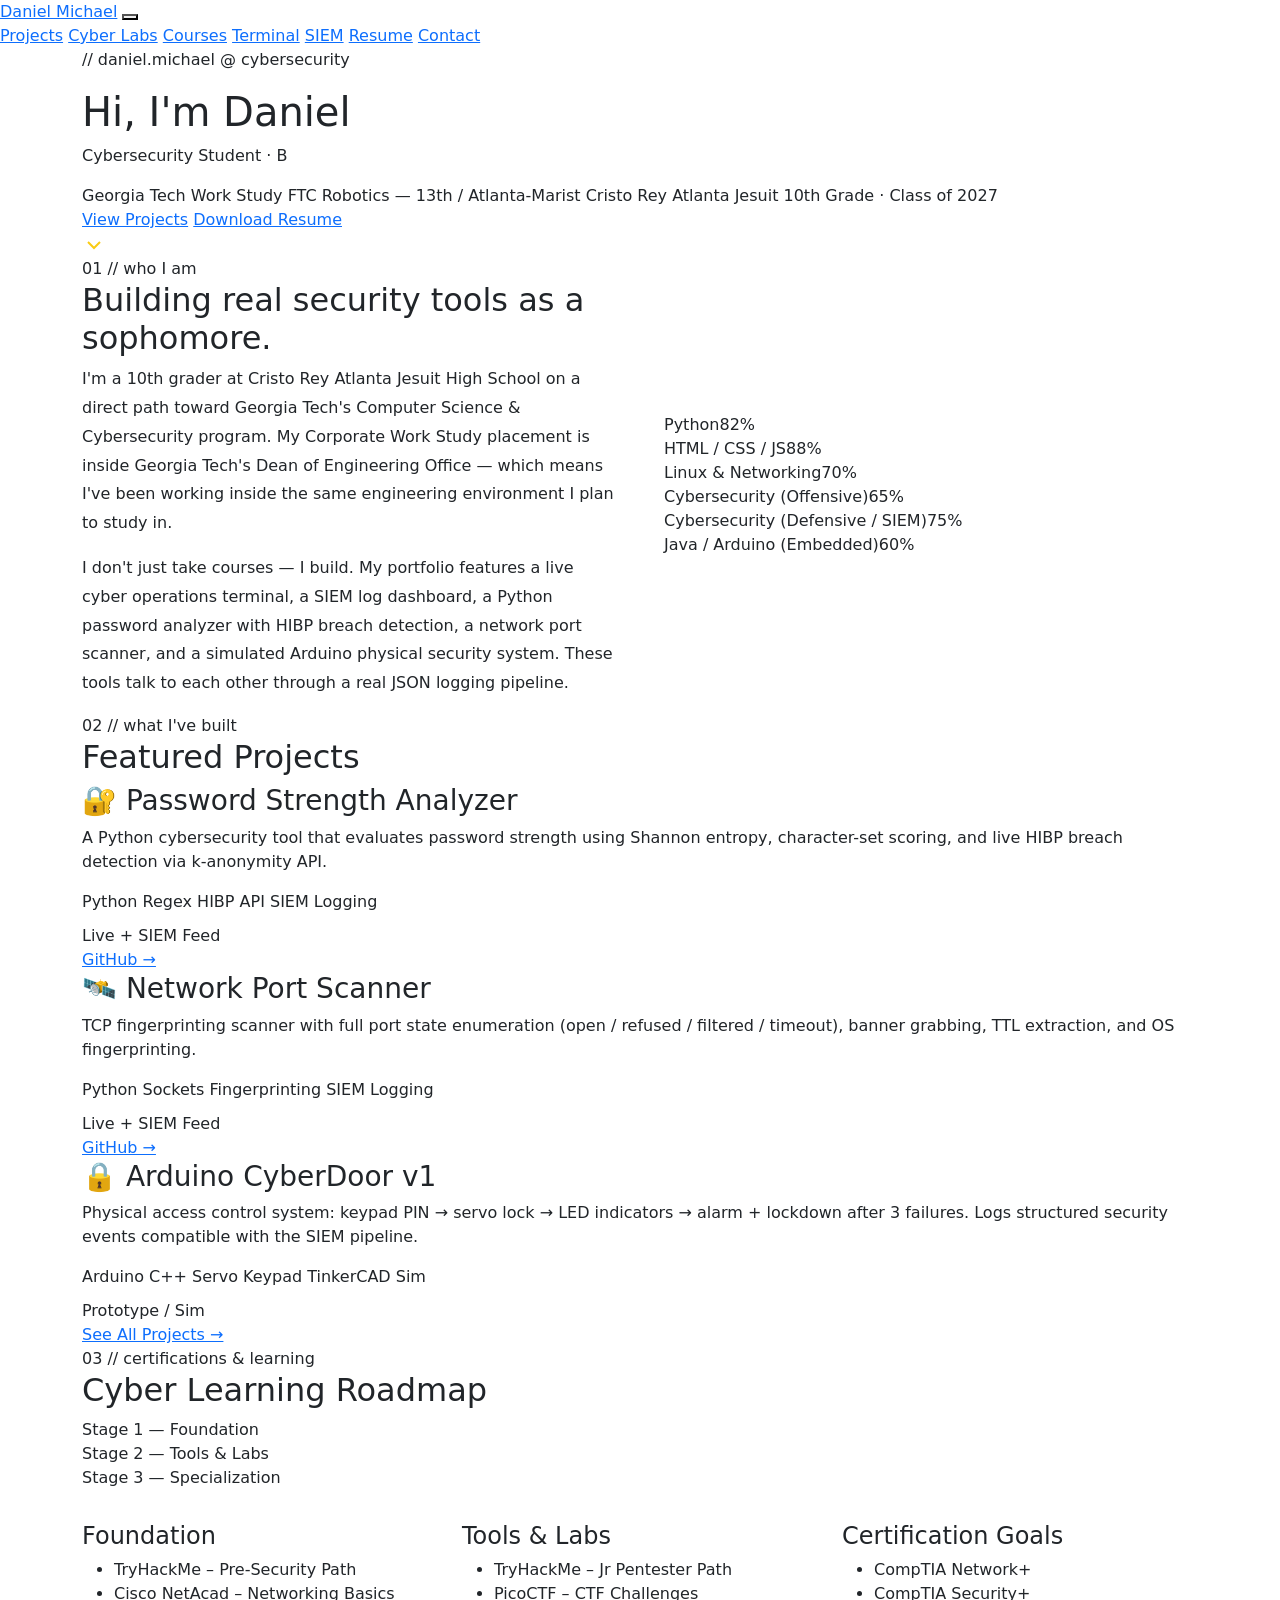
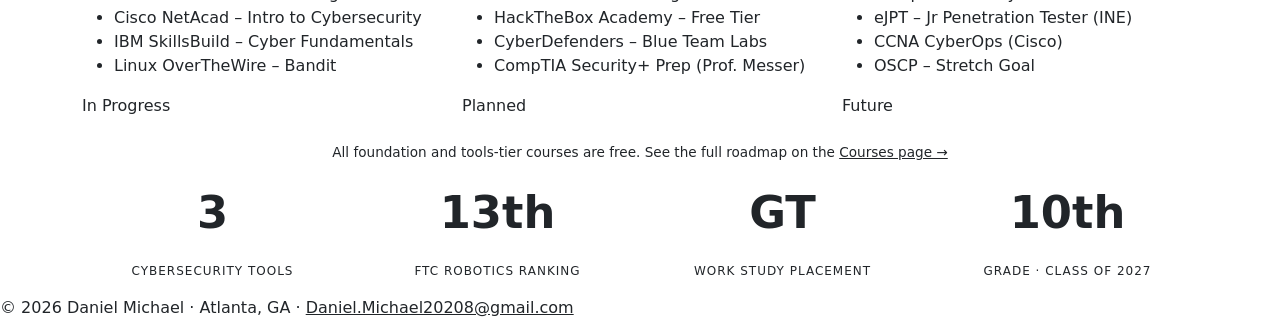
==== index.html @ 4adede99 "Add files via upload" ====
<!DOCTYPE html>
<html lang="en">
<head>
  <meta charset="UTF-8">
  <meta name="viewport" content="width=device-width, initial-scale=1.0">
  <title>Daniel Michael | Cybersecurity Portfolio</title>
  <meta name="description" content="High school cybersecurity student at Georgia Tech Work Study. FTC Robotics Programmer. Building real tools: port scanner, password analyzer, Arduino access control.">

  <!-- Fonts -->
  <link rel="preconnect" href="https://fonts.googleapis.com">
  <link rel="preconnect" href="https://fonts.gstatic.com" crossorigin>

  <!-- AOS -->
  <link href="https://cdn.jsdelivr.net/npm/aos@2.3.4/dist/aos.css" rel="stylesheet">

  <!-- Bootstrap -->
  <link href="https://cdn.jsdelivr.net/npm/bootstrap@5.3.2/dist/css/bootstrap.min.css" rel="stylesheet">

  <!-- Custom CSS -->
  <link rel="stylesheet" href="css/style.css">
</head>
<body>

<!-- ── NAVBAR ─────────────────────────────── -->
<nav class="main-navbar">
  <div class="nav-container">
    <a href="index.html" class="nav-logo">Daniel Michael</a>

    <button class="nav-toggle" id="nav-toggle" aria-label="Toggle navigation">
      <span></span><span></span><span></span>
    </button>

    <div class="nav-links" id="nav-links">
      <a href="projects.html"  class="nav-btn">Projects</a>
      <a href="labs.html"      class="nav-btn">Cyber Labs</a>
      <a href="courses.html"   class="nav-btn">Courses</a>
      <a href="terminal.html"  class="nav-btn">Terminal</a>
      <a href="siem.html"      class="nav-btn">SIEM</a>
      <a href="resume.html"    class="nav-btn">Resume</a>
      <a href="contact.html"   class="nav-btn">Contact</a>
    </div>
  </div>
</nav>

<!-- ── HERO ───────────────────────────────── -->
<section class="hero" id="hero">
  <div class="container" style="position:relative;z-index:1;">

    <p class="hero-eyebrow">// daniel.michael @ cybersecurity</p>

    <h1 class="hero-title">
      Hi, I'm <span id="typed-name">Daniel</span>
    </h1>

    <p class="hero-sub" id="hero-tagline">Cybersecurity Student · Builder · Problem Solver</p>

    <div class="hero-badges">
      <span class="hero-badge">Georgia Tech Work Study</span>
      <span class="hero-badge">FTC Robotics — 13th / Atlanta-Marist</span>
      <span class="hero-badge">Cristo Rey Atlanta Jesuit</span>
      <span class="hero-badge">10th Grade · Class of 2027</span>
    </div>

    <div class="hero-cta">
      <a href="projects.html" class="btn-primary">View Projects</a>
      <a href="resume.html"   class="btn-outline">Download Resume</a>
    </div>

    <!-- scroll hint -->
    <div class="scroll-hint">
      <svg width="24" height="24" viewBox="0 0 24 24" fill="none" stroke="#facc15" stroke-width="2">
        <polyline points="6 9 12 15 18 9"/>
      </svg>
    </div>
  </div>
</section>

<!-- ── ABOUT ──────────────────────────────── -->
<section id="about">
  <div class="container">
    <div class="divider"></div>

    <div class="row align-items-center g-5">
      <div class="col-lg-6" data-aos="fade-right">
        <span class="section-label">01 // who I am</span>
        <h2 class="section-title">Building real <span>security</span> tools as a sophomore.</h2>
        <p style="color:var(--text-muted);line-height:1.8;margin-bottom:16px;">
          I'm a 10th grader at Cristo Rey Atlanta Jesuit High School on a direct path toward
          Georgia Tech's Computer Science &amp; Cybersecurity program. My Corporate Work Study
          placement is inside Georgia Tech's Dean of Engineering Office — which means I've
          been working inside the same engineering environment I plan to study in.
        </p>
        <p style="color:var(--text-muted);line-height:1.8;">
          I don't just take courses — I build. My portfolio features a live cyber operations
          terminal, a SIEM log dashboard, a Python password analyzer with HIBP breach detection,
          a network port scanner, and a simulated Arduino physical security system. These tools
          talk to each other through a real JSON logging pipeline.
        </p>
      </div>

      <div class="col-lg-6" data-aos="fade-left">
        <div class="skill-section" style="padding:0;">
          <div class="skill-box">
            <div class="skill-label"><span>Python</span><span>82%</span></div>
            <div class="skill-bar"><div class="skill-fill" style="--level:82%"></div></div>
          </div>
          <div class="skill-box">
            <div class="skill-label"><span>HTML / CSS / JS</span><span>88%</span></div>
            <div class="skill-bar"><div class="skill-fill" style="--level:88%"></div></div>
          </div>
          <div class="skill-box">
            <div class="skill-label"><span>Linux & Networking</span><span>70%</span></div>
            <div class="skill-bar"><div class="skill-fill" style="--level:70%"></div></div>
          </div>
          <div class="skill-box">
            <div class="skill-label"><span>Cybersecurity (Offensive)</span><span>65%</span></div>
            <div class="skill-bar"><div class="skill-fill" style="--level:65%"></div></div>
          </div>
          <div class="skill-box">
            <div class="skill-label"><span>Cybersecurity (Defensive / SIEM)</span><span>75%</span></div>
            <div class="skill-bar"><div class="skill-fill" style="--level:75%"></div></div>
          </div>
          <div class="skill-box">
            <div class="skill-label"><span>Java / Arduino (Embedded)</span><span>60%</span></div>
            <div class="skill-bar"><div class="skill-fill" style="--level:60%"></div></div>
          </div>
        </div>
      </div>
    </div>
  </div>
</section>

<!-- ── FEATURED PROJECTS ──────────────────── -->
<section id="featured-projects">
  <div class="container">
    <div class="divider"></div>
    <span class="section-label" data-aos="fade-up">02 // what I've built</span>
    <h2 class="section-title" data-aos="fade-up">Featured <span>Projects</span></h2>

    <div class="card-grid">

      <!-- Password Analyzer -->
      <div class="project-card" data-aos="fade-up" data-aos-delay="0">
        <h3>🔐 Password Strength Analyzer</h3>
        <p>A Python cybersecurity tool that evaluates password strength using Shannon entropy, character-set scoring, and live HIBP breach detection via k-anonymity API.</p>
        <div class="tech-tags">
          <span class="tech-tag">Python</span>
          <span class="tech-tag">Regex</span>
          <span class="tech-tag">HIBP API</span>
          <span class="tech-tag">SIEM Logging</span>
        </div>
        <div style="margin-top:10px;">
          <span class="status-badge status-live">Live + SIEM Feed</span>
        </div>
        <a class="project-btn" href="https://github.com/danielmichael20208/password-strength-analyzer" target="_blank">GitHub →</a>
      </div>

      <!-- Port Scanner -->
      <div class="project-card" data-aos="fade-up" data-aos-delay="100">
        <h3>🛰️ Network Port Scanner</h3>
        <p>TCP fingerprinting scanner with full port state enumeration (open / refused / filtered / timeout), banner grabbing, TTL extraction, and OS fingerprinting.</p>
        <div class="tech-tags">
          <span class="tech-tag">Python</span>
          <span class="tech-tag">Sockets</span>
          <span class="tech-tag">Fingerprinting</span>
          <span class="tech-tag">SIEM Logging</span>
        </div>
        <div style="margin-top:10px;">
          <span class="status-badge status-live">Live + SIEM Feed</span>
        </div>
        <a class="project-btn" href="https://github.com/danielmichael20208/port-scanner" target="_blank">GitHub →</a>
      </div>

      <!-- CyberDoor -->
      <div class="project-card" data-aos="fade-up" data-aos-delay="200">
        <h3>🔒 Arduino CyberDoor v1</h3>
        <p>Physical access control system: keypad PIN → servo lock → LED indicators → alarm + lockdown after 3 failures. Logs structured security events compatible with the SIEM pipeline.</p>
        <div class="tech-tags">
          <span class="tech-tag">Arduino C++</span>
          <span class="tech-tag">Servo</span>
          <span class="tech-tag">Keypad</span>
          <span class="tech-tag">TinkerCAD Sim</span>
        </div>
        <div style="margin-top:10px;">
          <span class="status-badge status-progress">Prototype / Sim</span>
        </div>
        <a class="project-btn" href="projects.html">See All Projects →</a>
      </div>

    </div><!-- /card-grid -->
  </div>
</section>

<!-- ── CYBER LEARNING ROADMAP ─────────────── -->
<section id="cyber-learning">
  <div class="container">
    <div class="divider"></div>
    <span class="section-label" data-aos="fade-up">03 // certifications & learning</span>
    <h2 class="section-title" data-aos="fade-up">Cyber <span>Learning Roadmap</span></h2>

    <div class="roadmap-timeline" data-aos="fade-up">
      <div class="timeline-item">Stage 1 — Foundation</div>
      <div class="timeline-item">Stage 2 — Tools & Labs</div>
      <div class="timeline-item">Stage 3 — Specialization</div>
    </div>

    <div class="row g-4 mt-2">
      <div class="col-md-4" data-aos="fade-up" data-aos-delay="0">
        <div class="tier-card">
          <h4>Foundation</h4>
          <ul>
            <li>TryHackMe – Pre-Security Path</li>
            <li>Cisco NetAcad – Networking Basics</li>
            <li>Cisco NetAcad – Intro to Cybersecurity</li>
            <li>IBM SkillsBuild – Cyber Fundamentals</li>
            <li>Linux OverTheWire – Bandit</li>
          </ul>
          <div style="margin-top:12px;"><span class="status-badge status-progress">In Progress</span></div>
        </div>
      </div>
      <div class="col-md-4" data-aos="fade-up" data-aos-delay="100">
        <div class="tier-card">
          <h4>Tools &amp; Labs</h4>
          <ul>
            <li>TryHackMe – Jr Pentester Path</li>
            <li>PicoCTF – CTF Challenges</li>
            <li>HackTheBox Academy – Free Tier</li>
            <li>CyberDefenders – Blue Team Labs</li>
            <li>CompTIA Security+ Prep (Prof. Messer)</li>
          </ul>
          <div style="margin-top:12px;"><span class="status-badge status-planned">Planned</span></div>
        </div>
      </div>
      <div class="col-md-4" data-aos="fade-up" data-aos-delay="200">
        <div class="tier-card">
          <h4>Certification Goals</h4>
          <ul>
            <li>CompTIA Network+</li>
            <li>CompTIA Security+</li>
            <li>eJPT – Jr Penetration Tester (INE)</li>
            <li>CCNA CyberOps (Cisco)</li>
            <li>OSCP – Stretch Goal</li>
          </ul>
          <div style="margin-top:12px;"><span class="status-badge status-planned">Future</span></div>
        </div>
      </div>
    </div>

    <p class="text-center mt-4" style="color:var(--text-muted);font-size:0.85rem;">
      All foundation and tools-tier courses are free. See the full roadmap on the
      <a href="courses.html" style="color:var(--gold);">Courses page →</a>
    </p>
  </div>
</section>

<!-- ── STATS ──────────────────────────────── -->
<section id="stats">
  <div class="container">
    <div class="divider"></div>
    <div class="row text-center g-4" data-aos="fade-up">
      <div class="col-6 col-md-3">
        <p style="font-family:var(--font-head);font-size:2.8rem;font-weight:700;color:var(--gold);">3</p>
        <p style="font-family:var(--font-mono);font-size:0.75rem;color:var(--text-muted);letter-spacing:1px;text-transform:uppercase;">Cybersecurity Tools</p>
      </div>
      <div class="col-6 col-md-3">
        <p style="font-family:var(--font-head);font-size:2.8rem;font-weight:700;color:var(--gold);">13th</p>
        <p style="font-family:var(--font-mono);font-size:0.75rem;color:var(--text-muted);letter-spacing:1px;text-transform:uppercase;">FTC Robotics Ranking</p>
      </div>
      <div class="col-6 col-md-3">
        <p style="font-family:var(--font-head);font-size:2.8rem;font-weight:700;color:var(--gold);">GT</p>
        <p style="font-family:var(--font-mono);font-size:0.75rem;color:var(--text-muted);letter-spacing:1px;text-transform:uppercase;">Work Study Placement</p>
      </div>
      <div class="col-6 col-md-3">
        <p style="font-family:var(--font-head);font-size:2.8rem;font-weight:700;color:var(--gold);">10th</p>
        <p style="font-family:var(--font-mono);font-size:0.75rem;color:var(--text-muted);letter-spacing:1px;text-transform:uppercase;">Grade · Class of 2027</p>
      </div>
    </div>
  </div>
</section>

<!-- ── FOOTER ─────────────────────────────── -->
<footer>
  <p>© 2026 <span>Daniel Michael</span> · Atlanta, GA ·
    <a href="mailto:Daniel.Michael20208@gmail.com" style="color:var(--gold);">Daniel.Michael20208@gmail.com</a>
  </p>
</footer>

<!-- ── SCRIPTS ────────────────────────────── -->
<script src="https://cdn.jsdelivr.net/npm/bootstrap@5.3.2/dist/js/bootstrap.bundle.min.js"></script>
<script src="https://cdn.jsdelivr.net/npm/aos@2.3.4/dist/aos.js"></script>
<script>
AOS.init({ duration: 900, once: true, easing: 'ease-out-cubic', offset: 60 });

// Mobile nav toggle
document.getElementById('nav-toggle').addEventListener('click', () => {
  document.getElementById('nav-links').classList.toggle('open');
});

// Navbar active highlight
const current = location.pathname.split('/').pop() || 'index.html';
document.querySelectorAll('.nav-btn').forEach(btn => {
  if (btn.getAttribute('href') === current) btn.classList.add('active');
});

// Simple typing animation for tagline
const taglines = [
  'Cybersecurity Student · Builder · Problem Solver',
  'Red Team & Blue Team · Python · Arduino',
  'FTC Robotics · Georgia Tech Work Study',
  'Future CS / Cybersecurity Engineer'
];
let ti = 0, ci = 0, deleting = false;
const el = document.getElementById('hero-tagline');
function typeLoop() {
  const str = taglines[ti];
  if (!deleting) {
    el.textContent = str.slice(0, ci++);
    if (ci > str.length) { deleting = true; setTimeout(typeLoop, 2000); return; }
  } else {
    el.textContent = str.slice(0, ci--);
    if (ci < 0) { deleting = false; ti = (ti + 1) % taglines.length; ci = 0; }
  }
  setTimeout(typeLoop, deleting ? 30 : 55);
}
typeLoop();
</script>

</body>
</html>
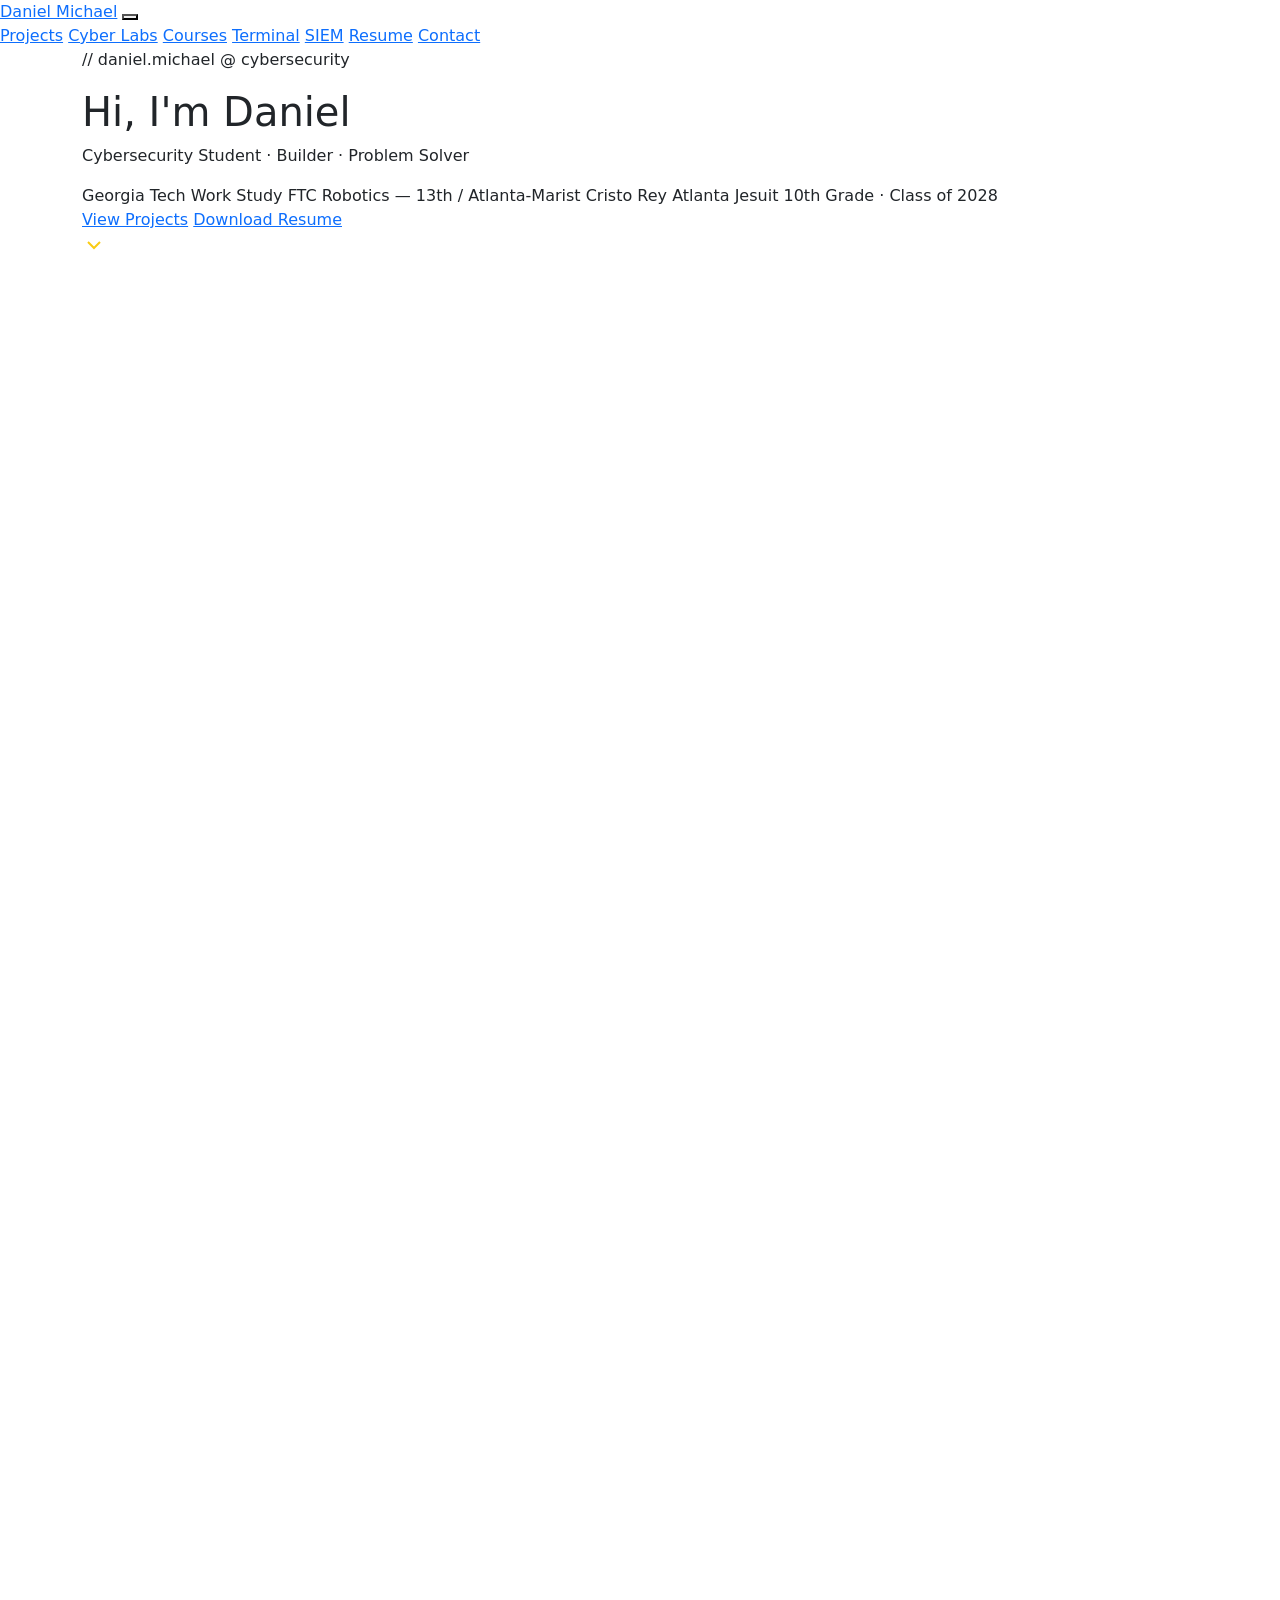
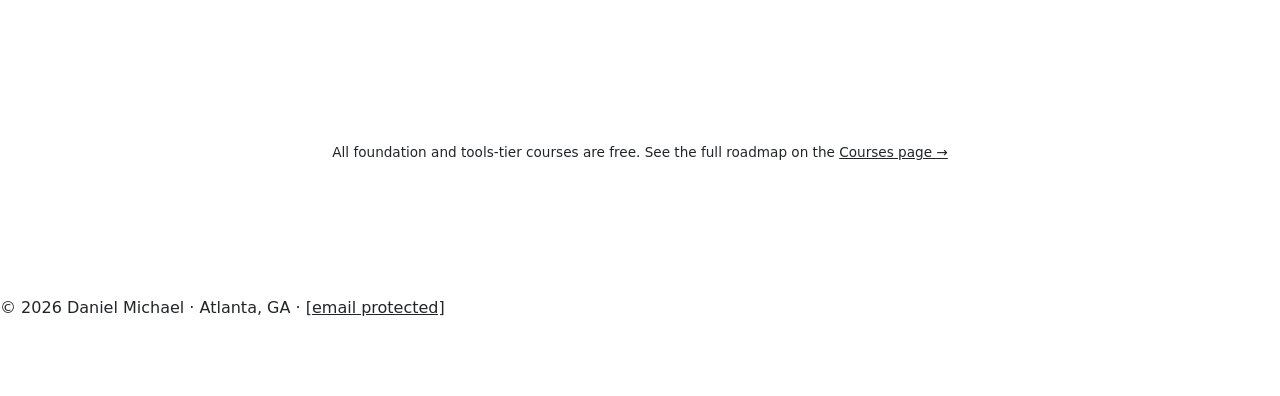
==== commit 7fb819ea: "Add files via upload" ====
--- a/index.html
+++ b/index.html
@@ -9,6 +9,7 @@
   <!-- Fonts -->
   <link rel="preconnect" href="https://fonts.googleapis.com">
   <link rel="preconnect" href="https://fonts.gstatic.com" crossorigin>
+  <link href="https://fonts.googleapis.com/css2?family=Rajdhani:wght@400;500;600;700&family=Share+Tech+Mono&family=Inter:wght@300;400;500;600&display=swap" rel="stylesheet">
 
   <!-- AOS -->
   <link href="https://cdn.jsdelivr.net/npm/aos@2.3.4/dist/aos.css" rel="stylesheet">
@@ -58,7 +59,7 @@
       <span class="hero-badge">Georgia Tech Work Study</span>
       <span class="hero-badge">FTC Robotics — 13th / Atlanta-Marist</span>
       <span class="hero-badge">Cristo Rey Atlanta Jesuit</span>
-      <span class="hero-badge">10th Grade · Class of 2027</span>
+      <span class="hero-badge">10th Grade · Class of 2028</span>
     </div>
 
     <div class="hero-cta">
@@ -272,7 +273,7 @@
       </div>
       <div class="col-6 col-md-3">
         <p style="font-family:var(--font-head);font-size:2.8rem;font-weight:700;color:var(--gold);">10th</p>
-        <p style="font-family:var(--font-mono);font-size:0.75rem;color:var(--text-muted);letter-spacing:1px;text-transform:uppercase;">Grade · Class of 2027</p>
+        <p style="font-family:var(--font-mono);font-size:0.75rem;color:var(--text-muted);letter-spacing:1px;text-transform:uppercase;">Grade · Class of 2028</p>
       </div>
     </div>
   </div>
@@ -281,12 +282,12 @@
 <!-- ── FOOTER ─────────────────────────────── -->
 <footer>
   <p>© 2026 <span>Daniel Michael</span> · Atlanta, GA ·
-    <a href="mailto:Daniel.Michael20208@gmail.com" style="color:var(--gold);">Daniel.Michael20208@gmail.com</a>
+    <a href="/cdn-cgi/l/email-protection#2165404f48444d0f6c48424940444d131113111961464c40484d0f424e4c" style="color:var(--gold);"><span class="__cf_email__" data-cfemail="682c0906010d044625010b00090d045a585a5850280f05090104460b0705">[email&#160;protected]</span></a>
   </p>
 </footer>
 
 <!-- ── SCRIPTS ────────────────────────────── -->
-<script src="https://cdn.jsdelivr.net/npm/bootstrap@5.3.2/dist/js/bootstrap.bundle.min.js"></script>
+<script data-cfasync="false" src="/cdn-cgi/scripts/5c5dd728/cloudflare-static/email-decode.min.js"></script><script src="https://cdn.jsdelivr.net/npm/bootstrap@5.3.2/dist/js/bootstrap.bundle.min.js"></script>
 <script src="https://cdn.jsdelivr.net/npm/aos@2.3.4/dist/aos.js"></script>
 <script>
 AOS.init({ duration: 900, once: true, easing: 'ease-out-cubic', offset: 60 });
@@ -315,15 +316,4 @@
   const str = taglines[ti];
   if (!deleting) {
     el.textContent = str.slice(0, ci++);
-    if (ci > str.length) { deleting = true; setTimeout(typeLoop, 2000); return; }
-  } else {
-    el.textContent = str.slice(0, ci--);
-    if (ci < 0) { deleting = false; ti = (ti + 1) % taglines.length; ci = 0; }
-  }
-  setTimeout(typeLoop, deleting ? 30 : 55);
-}
-typeLoop();
-</script>
-
-</body>
-</html>
+    if (ci > str.length) { deleting = t
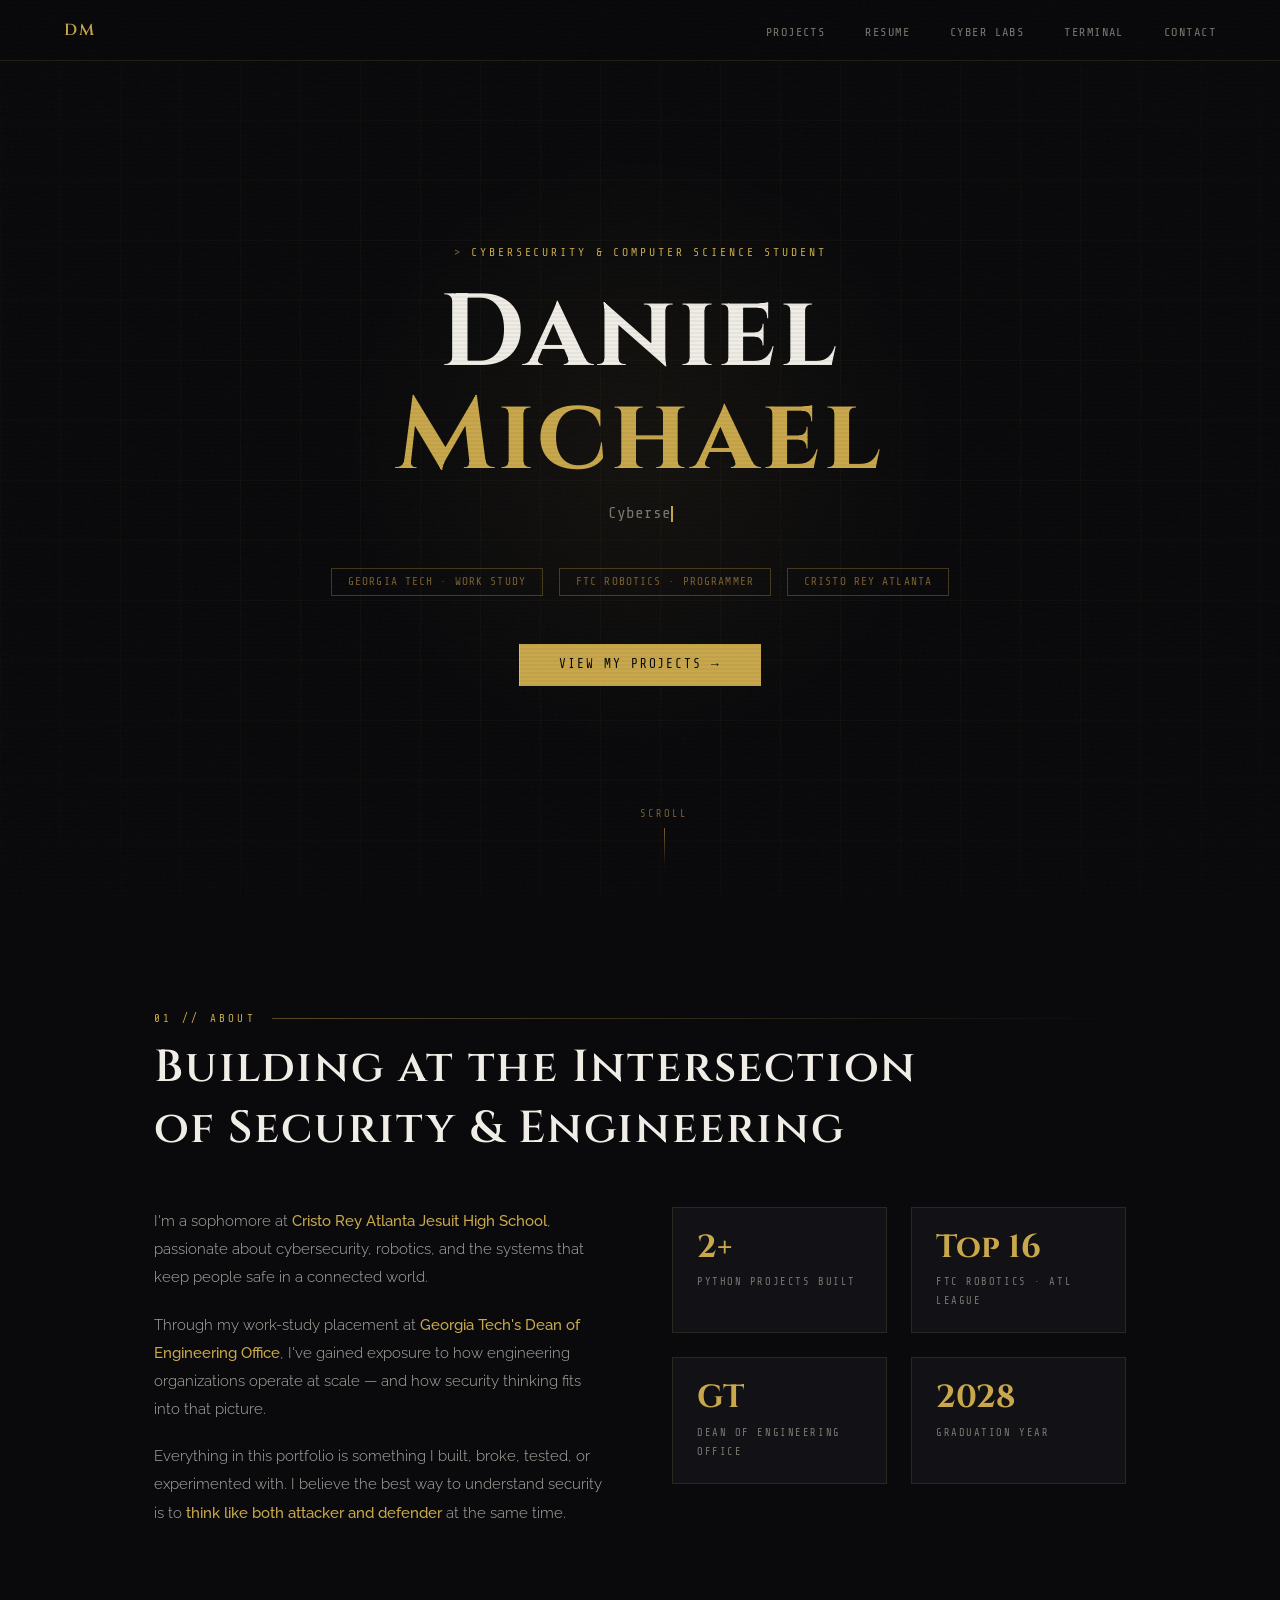
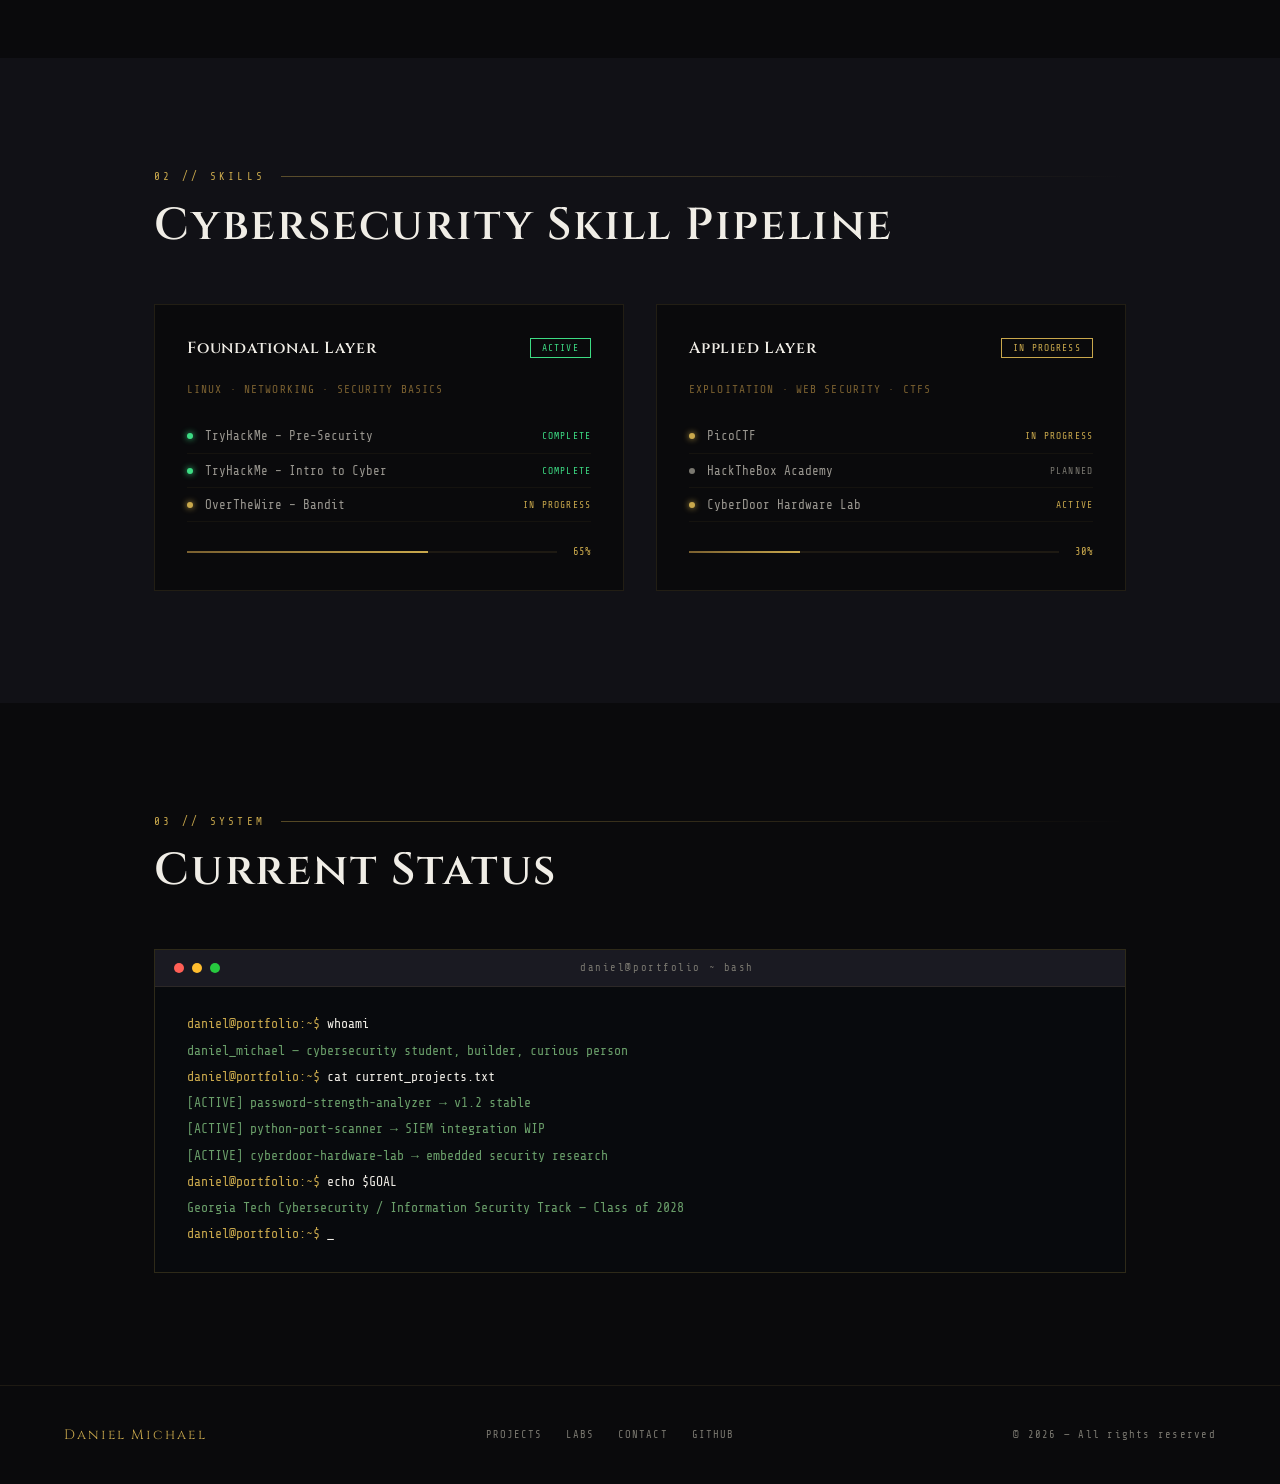
==== commit 1cc56933: "Add files via upload" ====
--- a/index.html
+++ b/index.html
@@ -1,319 +1,740 @@
 <!DOCTYPE html>
 <html lang="en">
 <head>
-  <meta charset="UTF-8">
-  <meta name="viewport" content="width=device-width, initial-scale=1.0">
+  <meta charset="UTF-8" />
+  <meta name="viewport" content="width=device-width, initial-scale=1.0" />
   <title>Daniel Michael | Cybersecurity Portfolio</title>
-  <meta name="description" content="High school cybersecurity student at Georgia Tech Work Study. FTC Robotics Programmer. Building real tools: port scanner, password analyzer, Arduino access control.">
-
-  <!-- Fonts -->
-  <link rel="preconnect" href="https://fonts.googleapis.com">
-  <link rel="preconnect" href="https://fonts.gstatic.com" crossorigin>
-  <link href="https://fonts.googleapis.com/css2?family=Rajdhani:wght@400;500;600;700&family=Share+Tech+Mono&family=Inter:wght@300;400;500;600&display=swap" rel="stylesheet">
-
-  <!-- AOS -->
-  <link href="https://cdn.jsdelivr.net/npm/aos@2.3.4/dist/aos.css" rel="stylesheet">
-
-  <!-- Bootstrap -->
-  <link href="https://cdn.jsdelivr.net/npm/bootstrap@5.3.2/dist/css/bootstrap.min.css" rel="stylesheet">
-
-  <!-- Custom CSS -->
-  <link rel="stylesheet" href="css/style.css">
+  <link href="https://fonts.googleapis.com/css2?family=Share+Tech+Mono&family=Cinzel:wght@400;600;700&family=Raleway:wght@300;400;500&display=swap" rel="stylesheet" />
+  <style>
+    *, *::before, *::after { box-sizing: border-box; margin: 0; padding: 0; }
+
+    :root {
+      --obsidian:    #0a0a0c;
+      --obsidian-2:  #111116;
+      --obsidian-3:  #1a1a22;
+      --gold:        #c9a84c;
+      --gold-light:  #e8c96a;
+      --gold-dim:    #7a6030;
+      --white:       #f0ede6;
+      --muted:       #7a7870;
+      --green:       #3ddc84;
+      --font-mono:   'Share Tech Mono', monospace;
+      --font-display:'Cinzel', serif;
+      --font-body:   'Raleway', sans-serif;
+    }
+
+    html { scroll-behavior: smooth; }
+
+    body {
+      background: var(--obsidian);
+      color: var(--white);
+      font-family: var(--font-body);
+      font-weight: 300;
+      overflow-x: hidden;
+      cursor: default;
+    }
+
+    /* ── NOISE OVERLAY ── */
+    body::before {
+      content: '';
+      position: fixed; inset: 0;
+      background-image: url("data:image/svg+xml,%3Csvg viewBox='0 0 256 256' xmlns='http://www.w3.org/2000/svg'%3E%3Cfilter id='n'%3E%3CfeTurbulence type='fractalNoise' baseFrequency='0.9' numOctaves='4' stitchTiles='stitch'/%3E%3C/filter%3E%3Crect width='100%25' height='100%25' filter='url(%23n)' opacity='0.04'/%3E%3C/svg%3E");
+      pointer-events: none;
+      z-index: 9999;
+      opacity: 0.4;
+    }
+
+    /* ── SCANLINES ── */
+    body::after {
+      content: '';
+      position: fixed; inset: 0;
+      background: repeating-linear-gradient(
+        0deg,
+        transparent,
+        transparent 2px,
+        rgba(0,0,0,0.04) 2px,
+        rgba(0,0,0,0.04) 4px
+      );
+      pointer-events: none;
+      z-index: 9998;
+    }
+
+    /* ── NAV ── */
+    nav {
+      position: fixed; top: 0; left: 0; right: 0;
+      z-index: 100;
+      display: flex; align-items: center; justify-content: space-between;
+      padding: 1.2rem 4rem;
+      background: rgba(10,10,12,0.85);
+      backdrop-filter: blur(12px);
+      border-bottom: 1px solid rgba(201,168,76,0.15);
+    }
+    .nav-logo {
+      font-family: var(--font-display);
+      font-size: 1rem;
+      font-weight: 600;
+      letter-spacing: 0.15em;
+      color: var(--gold);
+      text-decoration: none;
+    }
+    .nav-links { display: flex; gap: 2.5rem; list-style: none; }
+    .nav-links a {
+      font-family: var(--font-mono);
+      font-size: 0.75rem;
+      letter-spacing: 0.12em;
+      color: var(--muted);
+      text-decoration: none;
+      text-transform: uppercase;
+      transition: color 0.2s;
+      position: relative;
+    }
+    .nav-links a::after {
+      content: '';
+      position: absolute; bottom: -4px; left: 0; right: 0;
+      height: 1px;
+      background: var(--gold);
+      transform: scaleX(0);
+      transition: transform 0.2s;
+    }
+    .nav-links a:hover { color: var(--gold); }
+    .nav-links a:hover::after { transform: scaleX(1); }
+
+    /* ── HERO ── */
+    .hero {
+      min-height: 100vh;
+      display: flex; align-items: center; justify-content: center;
+      position: relative;
+      overflow: hidden;
+      padding: 6rem 4rem 4rem;
+    }
+
+    /* Grid lines background */
+    .hero-grid {
+      position: absolute; inset: 0;
+      background-image:
+        linear-gradient(rgba(201,168,76,0.04) 1px, transparent 1px),
+        linear-gradient(90deg, rgba(201,168,76,0.04) 1px, transparent 1px);
+      background-size: 60px 60px;
+      mask-image: radial-gradient(ellipse 80% 80% at 50% 50%, black 40%, transparent 100%);
+    }
+
+    /* Glowing orb */
+    .hero-orb {
+      position: absolute;
+      width: 600px; height: 600px;
+      background: radial-gradient(circle, rgba(201,168,76,0.06) 0%, transparent 70%);
+      border-radius: 50%;
+      top: 50%; left: 50%;
+      transform: translate(-50%, -50%);
+      animation: pulse 6s ease-in-out infinite;
+    }
+    @keyframes pulse {
+      0%,100% { opacity: 0.6; transform: translate(-50%,-50%) scale(1); }
+      50%      { opacity: 1;   transform: translate(-50%,-50%) scale(1.08); }
+    }
+
+    .hero-content {
+      position: relative; z-index: 2;
+      text-align: center;
+      max-width: 900px;
+    }
+
+    .hero-tag {
+      font-family: var(--font-mono);
+      font-size: 0.72rem;
+      letter-spacing: 0.25em;
+      color: var(--gold);
+      text-transform: uppercase;
+      margin-bottom: 1.5rem;
+      opacity: 0;
+      animation: fadeUp 0.6s 0.2s forwards;
+    }
+    .hero-tag::before { content: '> '; color: var(--gold-dim); }
+
+    .hero-name {
+      font-family: var(--font-display);
+      font-size: clamp(3rem, 8vw, 6.5rem);
+      font-weight: 700;
+      line-height: 1;
+      letter-spacing: 0.04em;
+      color: var(--white);
+      margin-bottom: 1rem;
+      opacity: 0;
+      animation: fadeUp 0.6s 0.4s forwards;
+    }
+    .hero-name span { color: var(--gold); }
+
+    .hero-subtitle {
+      font-family: var(--font-mono);
+      font-size: 1rem;
+      color: var(--muted);
+      min-height: 1.5em;
+      margin-bottom: 2.5rem;
+      opacity: 0;
+      animation: fadeUp 0.6s 0.6s forwards;
+    }
+    .cursor {
+      display: inline-block;
+      width: 2px; height: 1em;
+      background: var(--gold);
+      vertical-align: text-bottom;
+      animation: blink 1s step-end infinite;
+    }
+    @keyframes blink { 0%,100%{opacity:1} 50%{opacity:0} }
+
+    .hero-badges {
+      display: flex; gap: 1rem; justify-content: center; flex-wrap: wrap;
+      margin-bottom: 3rem;
+      opacity: 0;
+      animation: fadeUp 0.6s 0.8s forwards;
+    }
+    .badge {
+      font-family: var(--font-mono);
+      font-size: 0.7rem;
+      letter-spacing: 0.1em;
+      padding: 0.4rem 1rem;
+      border: 1px solid rgba(201,168,76,0.3);
+      color: var(--gold-dim);
+      text-transform: uppercase;
+    }
+
+    .hero-cta {
+      display: inline-flex; align-items: center; gap: 0.75rem;
+      font-family: var(--font-mono);
+      font-size: 0.8rem;
+      letter-spacing: 0.15em;
+      text-transform: uppercase;
+      text-decoration: none;
+      color: var(--obsidian);
+      background: var(--gold);
+      padding: 0.85rem 2.5rem;
+      position: relative;
+      overflow: hidden;
+      transition: all 0.3s;
+      opacity: 0;
+      animation: fadeUp 0.6s 1s forwards;
+    }
+    .hero-cta::before {
+      content: '';
+      position: absolute; inset: 0;
+      background: var(--gold-light);
+      transform: translateX(-100%);
+      transition: transform 0.3s;
+    }
+    .hero-cta:hover::before { transform: translateX(0); }
+    .hero-cta span { position: relative; z-index: 1; }
+
+    /* Scroll indicator */
+    .scroll-hint {
+      position: absolute; bottom: 2rem; left: 50%;
+      transform: translateX(-50%);
+      font-family: var(--font-mono);
+      font-size: 0.65rem;
+      letter-spacing: 0.2em;
+      color: var(--gold-dim);
+      text-transform: uppercase;
+      display: flex; flex-direction: column; align-items: center; gap: 0.5rem;
+      animation: fadeUp 0.6s 1.4s forwards; opacity: 0;
+    }
+    .scroll-line {
+      width: 1px; height: 40px;
+      background: linear-gradient(to bottom, var(--gold-dim), transparent);
+      animation: scrollDrop 2s ease-in-out infinite;
+    }
+    @keyframes scrollDrop {
+      0%,100% { transform: scaleY(1); opacity: 1; }
+      50%      { transform: scaleY(0.5); opacity: 0.4; }
+    }
+
+    @keyframes fadeUp {
+      from { opacity: 0; transform: translateY(20px); }
+      to   { opacity: 1; transform: translateY(0); }
+    }
+
+    /* ── SECTION SHARED ── */
+    section {
+      padding: 7rem 4rem;
+      max-width: 1100px;
+      margin: 0 auto;
+    }
+
+    .section-label {
+      font-family: var(--font-mono);
+      font-size: 0.68rem;
+      letter-spacing: 0.3em;
+      color: var(--gold);
+      text-transform: uppercase;
+      margin-bottom: 0.75rem;
+      display: flex; align-items: center; gap: 1rem;
+    }
+    .section-label::after {
+      content: '';
+      flex: 1;
+      height: 1px;
+      background: linear-gradient(to right, rgba(201,168,76,0.4), transparent);
+    }
+
+    .section-title {
+      font-family: var(--font-display);
+      font-size: clamp(1.8rem, 4vw, 2.8rem);
+      font-weight: 600;
+      letter-spacing: 0.04em;
+      color: var(--white);
+      margin-bottom: 3rem;
+    }
+
+    /* ── ABOUT ── */
+    .about-grid {
+      display: grid;
+      grid-template-columns: 1fr 1fr;
+      gap: 4rem;
+      align-items: start;
+    }
+    .about-text p {
+      font-size: 0.95rem;
+      line-height: 1.85;
+      color: #b0ada6;
+      margin-bottom: 1.2rem;
+    }
+    .about-text p strong { color: var(--gold); font-weight: 500; }
+
+    .about-stats {
+      display: grid;
+      grid-template-columns: 1fr 1fr;
+      gap: 1.5rem;
+    }
+    .stat-card {
+      border: 1px solid rgba(201,168,76,0.15);
+      padding: 1.5rem;
+      background: var(--obsidian-2);
+      position: relative;
+      overflow: hidden;
+      transition: border-color 0.3s;
+    }
+    .stat-card::before {
+      content: '';
+      position: absolute; top: 0; left: 0;
+      width: 3px; height: 0;
+      background: var(--gold);
+      transition: height 0.3s;
+    }
+    .stat-card:hover { border-color: rgba(201,168,76,0.4); }
+    .stat-card:hover::before { height: 100%; }
+    .stat-num {
+      font-family: var(--font-display);
+      font-size: 2rem;
+      color: var(--gold);
+      font-weight: 700;
+      display: block;
+      line-height: 1;
+      margin-bottom: 0.4rem;
+    }
+    .stat-label {
+      font-family: var(--font-mono);
+      font-size: 0.65rem;
+      letter-spacing: 0.15em;
+      color: var(--muted);
+      text-transform: uppercase;
+    }
+
+    /* ── SKILL PIPELINE ── */
+    .skills-section { background: var(--obsidian-2); padding: 7rem 0; }
+    .skills-inner { max-width: 1100px; margin: 0 auto; padding: 0 4rem; }
+
+    .pipeline {
+      display: grid;
+      grid-template-columns: 1fr 1fr;
+      gap: 2rem;
+      margin-top: 2rem;
+    }
+
+    .pipeline-card {
+      border: 1px solid rgba(201,168,76,0.12);
+      background: var(--obsidian);
+      padding: 2rem;
+      position: relative;
+      transition: transform 0.3s, border-color 0.3s;
+    }
+    .pipeline-card:hover {
+      transform: translateY(-4px);
+      border-color: rgba(201,168,76,0.35);
+    }
+    .pipeline-card-header {
+      display: flex; align-items: center; justify-content: space-between;
+      margin-bottom: 1.5rem;
+    }
+    .pipeline-layer {
+      font-family: var(--font-display);
+      font-size: 1rem;
+      font-weight: 600;
+      color: var(--white);
+      letter-spacing: 0.05em;
+    }
+    .pipeline-tag {
+      font-family: var(--font-mono);
+      font-size: 0.6rem;
+      letter-spacing: 0.12em;
+      padding: 0.25rem 0.7rem;
+      border: 1px solid;
+      text-transform: uppercase;
+    }
+    .tag-active   { border-color: var(--green); color: var(--green); }
+    .tag-progress { border-color: var(--gold);  color: var(--gold);  }
+
+    .pipeline-desc {
+      font-family: var(--font-mono);
+      font-size: 0.7rem;
+      color: var(--gold-dim);
+      letter-spacing: 0.1em;
+      text-transform: uppercase;
+      margin-bottom: 1.5rem;
+    }
+
+    .skill-item {
+      display: flex; align-items: center; gap: 0.75rem;
+      padding: 0.6rem 0;
+      border-bottom: 1px solid rgba(201,168,76,0.06);
+      font-family: var(--font-mono);
+      font-size: 0.78rem;
+      color: #9a9790;
+    }
+    .skill-item:last-child { border-bottom: none; }
+    .skill-dot {
+      width: 6px; height: 6px; border-radius: 50%;
+      flex-shrink: 0;
+    }
+    .dot-done    { background: var(--green); box-shadow: 0 0 6px var(--green); }
+    .dot-active  { background: var(--gold);  box-shadow: 0 0 6px var(--gold);  }
+    .dot-planned { background: var(--muted); }
+
+    .skill-status {
+      margin-left: auto;
+      font-size: 0.6rem;
+      letter-spacing: 0.12em;
+      text-transform: uppercase;
+    }
+    .s-done    { color: var(--green); }
+    .s-active  { color: var(--gold); }
+    .s-planned { color: var(--muted); }
+
+    /* Progress bar */
+    .pipeline-progress {
+      margin-top: 1.5rem;
+      display: flex; align-items: center; gap: 1rem;
+    }
+    .progress-bar {
+      flex: 1; height: 2px;
+      background: rgba(201,168,76,0.1);
+      position: relative;
+      overflow: hidden;
+    }
+    .progress-fill {
+      height: 100%;
+      background: linear-gradient(to right, var(--gold-dim), var(--gold));
+      transition: width 1s ease;
+    }
+    .progress-pct {
+      font-family: var(--font-mono);
+      font-size: 0.65rem;
+      color: var(--gold);
+      white-space: nowrap;
+    }
+
+    /* ── TERMINAL PREVIEW ── */
+    .terminal-section { padding: 7rem 4rem; max-width: 1100px; margin: 0 auto; }
+    .terminal-box {
+      background: #080a0d;
+      border: 1px solid rgba(201,168,76,0.2);
+      font-family: var(--font-mono);
+      font-size: 0.82rem;
+      overflow: hidden;
+    }
+    .terminal-bar {
+      background: var(--obsidian-3);
+      padding: 0.75rem 1.2rem;
+      display: flex; align-items: center; gap: 0.5rem;
+      border-bottom: 1px solid rgba(201,168,76,0.1);
+    }
+    .t-dot { width: 10px; height: 10px; border-radius: 50%; }
+    .td1 { background: #ff5f56; }
+    .td2 { background: #ffbd2e; }
+    .td3 { background: #27c93f; }
+    .t-title {
+      margin-left: auto; margin-right: auto;
+      font-size: 0.65rem; letter-spacing: 0.15em;
+      color: var(--muted);
+    }
+    .terminal-body { padding: 1.5rem 2rem; line-height: 2; }
+    .t-line { display: block; }
+    .t-prompt { color: var(--gold); }
+    .t-cmd    { color: var(--white); }
+    .t-out    { color: #6a9f6a; }
+    .t-err    { color: #9f6a6a; }
+    .t-info   { color: var(--muted); }
+
+    /* ── FOOTER ── */
+    footer {
+      border-top: 1px solid rgba(201,168,76,0.1);
+      padding: 2.5rem 4rem;
+      display: flex; align-items: center; justify-content: space-between;
+    }
+    .footer-name {
+      font-family: var(--font-display);
+      font-size: 0.85rem;
+      color: var(--gold);
+      letter-spacing: 0.15em;
+    }
+    .footer-copy {
+      font-family: var(--font-mono);
+      font-size: 0.65rem;
+      color: var(--muted);
+      letter-spacing: 0.12em;
+    }
+    .footer-links { display: flex; gap: 1.5rem; }
+    .footer-links a {
+      font-family: var(--font-mono);
+      font-size: 0.65rem;
+      color: var(--muted);
+      text-decoration: none;
+      letter-spacing: 0.1em;
+      text-transform: uppercase;
+      transition: color 0.2s;
+    }
+    .footer-links a:hover { color: var(--gold); }
+
+    /* ── FADE-IN ON SCROLL ── */
+    .reveal {
+      opacity: 0;
+      transform: translateY(30px);
+      transition: opacity 0.7s ease, transform 0.7s ease;
+    }
+    .reveal.visible {
+      opacity: 1;
+      transform: translateY(0);
+    }
+
+    @media (max-width: 768px) {
+      nav { padding: 1rem 1.5rem; }
+      .nav-links { gap: 1.2rem; }
+      .hero { padding: 5rem 1.5rem 4rem; }
+      section { padding: 5rem 1.5rem; }
+      .about-grid { grid-template-columns: 1fr; gap: 2.5rem; }
+      .pipeline { grid-template-columns: 1fr; }
+      .skills-inner { padding: 0 1.5rem; }
+      footer { flex-direction: column; gap: 1.5rem; text-align: center; }
+    }
+  </style>
 </head>
 <body>
 
-<!-- ── NAVBAR ─────────────────────────────── -->
-<nav class="main-navbar">
-  <div class="nav-container">
-    <a href="index.html" class="nav-logo">Daniel Michael</a>
-
-    <button class="nav-toggle" id="nav-toggle" aria-label="Toggle navigation">
-      <span></span><span></span><span></span>
-    </button>
-
-    <div class="nav-links" id="nav-links">
-      <a href="projects.html"  class="nav-btn">Projects</a>
-      <a href="labs.html"      class="nav-btn">Cyber Labs</a>
-      <a href="courses.html"   class="nav-btn">Courses</a>
-      <a href="terminal.html"  class="nav-btn">Terminal</a>
-      <a href="siem.html"      class="nav-btn">SIEM</a>
-      <a href="resume.html"    class="nav-btn">Resume</a>
-      <a href="contact.html"   class="nav-btn">Contact</a>
+  <!-- NAV -->
+  <nav>
+    <a href="index.html" class="nav-logo">DM</a>
+    <ul class="nav-links">
+      <li><a href="projects.html">Projects</a></li>
+      <li><a href="resume.html">Resume</a></li>
+      <li><a href="labs.html">Cyber Labs</a></li>
+      <li><a href="terminal.html">Terminal</a></li>
+      <li><a href="contact.html">Contact</a></li>
+    </ul>
+  </nav>
+
+  <!-- HERO -->
+  <div class="hero">
+    <div class="hero-grid"></div>
+    <div class="hero-orb"></div>
+    <div class="hero-content">
+      <p class="hero-tag">Cybersecurity &amp; Computer Science Student</p>
+      <h1 class="hero-name">Daniel <span>Michael</span></h1>
+      <p class="hero-subtitle" id="typewriter"><span class="cursor"></span></p>
+      <div class="hero-badges">
+        <span class="badge">Georgia Tech · Work Study</span>
+        <span class="badge">FTC Robotics · Programmer</span>
+        <span class="badge">Cristo Rey Atlanta</span>
+      </div>
+      <a href="projects.html" class="hero-cta"><span>View My Projects →</span></a>
+    </div>
+    <div class="scroll-hint">
+      <span>Scroll</span>
+      <div class="scroll-line"></div>
     </div>
   </div>
-</nav>
-
-<!-- ── HERO ───────────────────────────────── -->
-<section class="hero" id="hero">
-  <div class="container" style="position:relative;z-index:1;">
-
-    <p class="hero-eyebrow">// daniel.michael @ cybersecurity</p>
-
-    <h1 class="hero-title">
-      Hi, I'm <span id="typed-name">Daniel</span>
-    </h1>
-
-    <p class="hero-sub" id="hero-tagline">Cybersecurity Student · Builder · Problem Solver</p>
-
-    <div class="hero-badges">
-      <span class="hero-badge">Georgia Tech Work Study</span>
-      <span class="hero-badge">FTC Robotics — 13th / Atlanta-Marist</span>
-      <span class="hero-badge">Cristo Rey Atlanta Jesuit</span>
-      <span class="hero-badge">10th Grade · Class of 2028</span>
-    </div>
-
-    <div class="hero-cta">
-      <a href="projects.html" class="btn-primary">View Projects</a>
-      <a href="resume.html"   class="btn-outline">Download Resume</a>
-    </div>
-
-    <!-- scroll hint -->
-    <div class="scroll-hint">
-      <svg width="24" height="24" viewBox="0 0 24 24" fill="none" stroke="#facc15" stroke-width="2">
-        <polyline points="6 9 12 15 18 9"/>
-      </svg>
-    </div>
-  </div>
-</section>
-
-<!-- ── ABOUT ──────────────────────────────── -->
-<section id="about">
-  <div class="container">
-    <div class="divider"></div>
-
-    <div class="row align-items-center g-5">
-      <div class="col-lg-6" data-aos="fade-right">
-        <span class="section-label">01 // who I am</span>
-        <h2 class="section-title">Building real <span>security</span> tools as a sophomore.</h2>
-        <p style="color:var(--text-muted);line-height:1.8;margin-bottom:16px;">
-          I'm a 10th grader at Cristo Rey Atlanta Jesuit High School on a direct path toward
-          Georgia Tech's Computer Science &amp; Cybersecurity program. My Corporate Work Study
-          placement is inside Georgia Tech's Dean of Engineering Office — which means I've
-          been working inside the same engineering environment I plan to study in.
-        </p>
-        <p style="color:var(--text-muted);line-height:1.8;">
-          I don't just take courses — I build. My portfolio features a live cyber operations
-          terminal, a SIEM log dashboard, a Python password analyzer with HIBP breach detection,
-          a network port scanner, and a simulated Arduino physical security system. These tools
-          talk to each other through a real JSON logging pipeline.
-        </p>
+
+  <!-- ABOUT -->
+  <section id="about" class="reveal">
+    <p class="section-label">01 // About</p>
+    <h2 class="section-title">Building at the Intersection<br>of Security &amp; Engineering</h2>
+    <div class="about-grid">
+      <div class="about-text">
+        <p>I'm a sophomore at <strong>Cristo Rey Atlanta Jesuit High School</strong>, passionate about cybersecurity, robotics, and the systems that keep people safe in a connected world.</p>
+        <p>Through my work-study placement at <strong>Georgia Tech's Dean of Engineering Office</strong>, I've gained exposure to how engineering organizations operate at scale — and how security thinking fits into that picture.</p>
+        <p>Everything in this portfolio is something I built, broke, tested, or experimented with. I believe the best way to understand security is to <strong>think like both attacker and defender</strong> at the same time.</p>
       </div>
-
-      <div class="col-lg-6" data-aos="fade-left">
-        <div class="skill-section" style="padding:0;">
-          <div class="skill-box">
-            <div class="skill-label"><span>Python</span><span>82%</span></div>
-            <div class="skill-bar"><div class="skill-fill" style="--level:82%"></div></div>
-          </div>
-          <div class="skill-box">
-            <div class="skill-label"><span>HTML / CSS / JS</span><span>88%</span></div>
-            <div class="skill-bar"><div class="skill-fill" style="--level:88%"></div></div>
-          </div>
-          <div class="skill-box">
-            <div class="skill-label"><span>Linux & Networking</span><span>70%</span></div>
-            <div class="skill-bar"><div class="skill-fill" style="--level:70%"></div></div>
-          </div>
-          <div class="skill-box">
-            <div class="skill-label"><span>Cybersecurity (Offensive)</span><span>65%</span></div>
-            <div class="skill-bar"><div class="skill-fill" style="--level:65%"></div></div>
-          </div>
-          <div class="skill-box">
-            <div class="skill-label"><span>Cybersecurity (Defensive / SIEM)</span><span>75%</span></div>
-            <div class="skill-bar"><div class="skill-fill" style="--level:75%"></div></div>
-          </div>
-          <div class="skill-box">
-            <div class="skill-label"><span>Java / Arduino (Embedded)</span><span>60%</span></div>
-            <div class="skill-bar"><div class="skill-fill" style="--level:60%"></div></div>
-          </div>
+      <div class="about-stats">
+        <div class="stat-card">
+          <span class="stat-num">2+</span>
+          <span class="stat-label">Python Projects Built</span>
+        </div>
+        <div class="stat-card">
+          <span class="stat-num">Top 16</span>
+          <span class="stat-label">FTC Robotics · ATL League</span>
+        </div>
+        <div class="stat-card">
+          <span class="stat-num">GT</span>
+          <span class="stat-label">Dean of Engineering Office</span>
+        </div>
+        <div class="stat-card">
+          <span class="stat-num">2028</span>
+          <span class="stat-label">Graduation Year</span>
         </div>
       </div>
     </div>
-  </div>
-</section>
-
-<!-- ── FEATURED PROJECTS ──────────────────── -->
-<section id="featured-projects">
-  <div class="container">
-    <div class="divider"></div>
-    <span class="section-label" data-aos="fade-up">02 // what I've built</span>
-    <h2 class="section-title" data-aos="fade-up">Featured <span>Projects</span></h2>
-
-    <div class="card-grid">
-
-      <!-- Password Analyzer -->
-      <div class="project-card" data-aos="fade-up" data-aos-delay="0">
-        <h3>🔐 Password Strength Analyzer</h3>
-        <p>A Python cybersecurity tool that evaluates password strength using Shannon entropy, character-set scoring, and live HIBP breach detection via k-anonymity API.</p>
-        <div class="tech-tags">
-          <span class="tech-tag">Python</span>
-          <span class="tech-tag">Regex</span>
-          <span class="tech-tag">HIBP API</span>
-          <span class="tech-tag">SIEM Logging</span>
+  </section>
+
+  <!-- SKILL PIPELINE -->
+  <div class="skills-section">
+    <div class="skills-inner reveal">
+      <p class="section-label">02 // Skills</p>
+      <h2 class="section-title">Cybersecurity Skill Pipeline</h2>
+      <div class="pipeline">
+
+        <!-- Foundational -->
+        <div class="pipeline-card">
+          <div class="pipeline-card-header">
+            <span class="pipeline-layer">Foundational Layer</span>
+            <span class="pipeline-tag tag-active">Active</span>
+          </div>
+          <p class="pipeline-desc">Linux · Networking · Security Basics</p>
+          <div class="skill-item">
+            <span class="skill-dot dot-done"></span>
+            TryHackMe – Pre-Security
+            <span class="skill-status s-done">Complete</span>
+          </div>
+          <div class="skill-item">
+            <span class="skill-dot dot-done"></span>
+            TryHackMe – Intro to Cyber
+            <span class="skill-status s-done">Complete</span>
+          </div>
+          <div class="skill-item">
+            <span class="skill-dot dot-active"></span>
+            OverTheWire – Bandit
+            <span class="skill-status s-active">In Progress</span>
+          </div>
+          <div class="pipeline-progress">
+            <div class="progress-bar"><div class="progress-fill" style="width:65%"></div></div>
+            <span class="progress-pct">65%</span>
+          </div>
         </div>
-        <div style="margin-top:10px;">
-          <span class="status-badge status-live">Live + SIEM Feed</span>
+
+        <!-- Applied -->
+        <div class="pipeline-card">
+          <div class="pipeline-card-header">
+            <span class="pipeline-layer">Applied Layer</span>
+            <span class="pipeline-tag tag-progress">In Progress</span>
+          </div>
+          <p class="pipeline-desc">Exploitation · Web Security · CTFs</p>
+          <div class="skill-item">
+            <span class="skill-dot dot-active"></span>
+            PicoCTF
+            <span class="skill-status s-active">In Progress</span>
+          </div>
+          <div class="skill-item">
+            <span class="skill-dot dot-planned"></span>
+            HackTheBox Academy
+            <span class="skill-status s-planned">Planned</span>
+          </div>
+          <div class="skill-item">
+            <span class="skill-dot dot-active"></span>
+            CyberDoor Hardware Lab
+            <span class="skill-status s-active">Active</span>
+          </div>
+          <div class="pipeline-progress">
+            <div class="progress-bar"><div class="progress-fill" style="width:30%"></div></div>
+            <span class="progress-pct">30%</span>
+          </div>
         </div>
-        <a class="project-btn" href="https://github.com/danielmichael20208/password-strength-analyzer" target="_blank">GitHub →</a>
-      </div>
-
-      <!-- Port Scanner -->
-      <div class="project-card" data-aos="fade-up" data-aos-delay="100">
-        <h3>🛰️ Network Port Scanner</h3>
-        <p>TCP fingerprinting scanner with full port state enumeration (open / refused / filtered / timeout), banner grabbing, TTL extraction, and OS fingerprinting.</p>
-        <div class="tech-tags">
-          <span class="tech-tag">Python</span>
-          <span class="tech-tag">Sockets</span>
-          <span class="tech-tag">Fingerprinting</span>
-          <span class="tech-tag">SIEM Logging</span>
-        </div>
-        <div style="margin-top:10px;">
-          <span class="status-badge status-live">Live + SIEM Feed</span>
-        </div>
-        <a class="project-btn" href="https://github.com/danielmichael20208/port-scanner" target="_blank">GitHub →</a>
-      </div>
-
-      <!-- CyberDoor -->
-      <div class="project-card" data-aos="fade-up" data-aos-delay="200">
-        <h3>🔒 Arduino CyberDoor v1</h3>
-        <p>Physical access control system: keypad PIN → servo lock → LED indicators → alarm + lockdown after 3 failures. Logs structured security events compatible with the SIEM pipeline.</p>
-        <div class="tech-tags">
-          <span class="tech-tag">Arduino C++</span>
-          <span class="tech-tag">Servo</span>
-          <span class="tech-tag">Keypad</span>
-          <span class="tech-tag">TinkerCAD Sim</span>
-        </div>
-        <div style="margin-top:10px;">
-          <span class="status-badge status-progress">Prototype / Sim</span>
-        </div>
-        <a class="project-btn" href="projects.html">See All Projects →</a>
-      </div>
-
-    </div><!-- /card-grid -->
-  </div>
-</section>
-
-<!-- ── CYBER LEARNING ROADMAP ─────────────── -->
-<section id="cyber-learning">
-  <div class="container">
-    <div class="divider"></div>
-    <span class="section-label" data-aos="fade-up">03 // certifications & learning</span>
-    <h2 class="section-title" data-aos="fade-up">Cyber <span>Learning Roadmap</span></h2>
-
-    <div class="roadmap-timeline" data-aos="fade-up">
-      <div class="timeline-item">Stage 1 — Foundation</div>
-      <div class="timeline-item">Stage 2 — Tools & Labs</div>
-      <div class="timeline-item">Stage 3 — Specialization</div>
-    </div>
-
-    <div class="row g-4 mt-2">
-      <div class="col-md-4" data-aos="fade-up" data-aos-delay="0">
-        <div class="tier-card">
-          <h4>Foundation</h4>
-          <ul>
-            <li>TryHackMe – Pre-Security Path</li>
-            <li>Cisco NetAcad – Networking Basics</li>
-            <li>Cisco NetAcad – Intro to Cybersecurity</li>
-            <li>IBM SkillsBuild – Cyber Fundamentals</li>
-            <li>Linux OverTheWire – Bandit</li>
-          </ul>
-          <div style="margin-top:12px;"><span class="status-badge status-progress">In Progress</span></div>
-        </div>
-      </div>
-      <div class="col-md-4" data-aos="fade-up" data-aos-delay="100">
-        <div class="tier-card">
-          <h4>Tools &amp; Labs</h4>
-          <ul>
-            <li>TryHackMe – Jr Pentester Path</li>
-            <li>PicoCTF – CTF Challenges</li>
-            <li>HackTheBox Academy – Free Tier</li>
-            <li>CyberDefenders – Blue Team Labs</li>
-            <li>CompTIA Security+ Prep (Prof. Messer)</li>
-          </ul>
-          <div style="margin-top:12px;"><span class="status-badge status-planned">Planned</span></div>
-        </div>
-      </div>
-      <div class="col-md-4" data-aos="fade-up" data-aos-delay="200">
-        <div class="tier-card">
-          <h4>Certification Goals</h4>
-          <ul>
-            <li>CompTIA Network+</li>
-            <li>CompTIA Security+</li>
-            <li>eJPT – Jr Penetration Tester (INE)</li>
-            <li>CCNA CyberOps (Cisco)</li>
-            <li>OSCP – Stretch Goal</li>
-          </ul>
-          <div style="margin-top:12px;"><span class="status-badge status-planned">Future</span></div>
-        </div>
-      </div>
-    </div>
-
-    <p class="text-center mt-4" style="color:var(--text-muted);font-size:0.85rem;">
-      All foundation and tools-tier courses are free. See the full roadmap on the
-      <a href="courses.html" style="color:var(--gold);">Courses page →</a>
-    </p>
-  </div>
-</section>
-
-<!-- ── STATS ──────────────────────────────── -->
-<section id="stats">
-  <div class="container">
-    <div class="divider"></div>
-    <div class="row text-center g-4" data-aos="fade-up">
-      <div class="col-6 col-md-3">
-        <p style="font-family:var(--font-head);font-size:2.8rem;font-weight:700;color:var(--gold);">3</p>
-        <p style="font-family:var(--font-mono);font-size:0.75rem;color:var(--text-muted);letter-spacing:1px;text-transform:uppercase;">Cybersecurity Tools</p>
-      </div>
-      <div class="col-6 col-md-3">
-        <p style="font-family:var(--font-head);font-size:2.8rem;font-weight:700;color:var(--gold);">13th</p>
-        <p style="font-family:var(--font-mono);font-size:0.75rem;color:var(--text-muted);letter-spacing:1px;text-transform:uppercase;">FTC Robotics Ranking</p>
-      </div>
-      <div class="col-6 col-md-3">
-        <p style="font-family:var(--font-head);font-size:2.8rem;font-weight:700;color:var(--gold);">GT</p>
-        <p style="font-family:var(--font-mono);font-size:0.75rem;color:var(--text-muted);letter-spacing:1px;text-transform:uppercase;">Work Study Placement</p>
-      </div>
-      <div class="col-6 col-md-3">
-        <p style="font-family:var(--font-head);font-size:2.8rem;font-weight:700;color:var(--gold);">10th</p>
-        <p style="font-family:var(--font-mono);font-size:0.75rem;color:var(--text-muted);letter-spacing:1px;text-transform:uppercase;">Grade · Class of 2028</p>
+
       </div>
     </div>
   </div>
-</section>
-
-<!-- ── FOOTER ─────────────────────────────── -->
-<footer>
-  <p>© 2026 <span>Daniel Michael</span> · Atlanta, GA ·
-    <a href="/cdn-cgi/l/email-protection#2165404f48444d0f6c48424940444d131113111961464c40484d0f424e4c" style="color:var(--gold);"><span class="__cf_email__" data-cfemail="682c0906010d044625010b00090d045a585a5850280f05090104460b0705">[email&#160;protected]</span></a>
-  </p>
-</footer>
-
-<!-- ── SCRIPTS ────────────────────────────── -->
-<script data-cfasync="false" src="/cdn-cgi/scripts/5c5dd728/cloudflare-static/email-decode.min.js"></script><script src="https://cdn.jsdelivr.net/npm/bootstrap@5.3.2/dist/js/bootstrap.bundle.min.js"></script>
-<script src="https://cdn.jsdelivr.net/npm/aos@2.3.4/dist/aos.js"></script>
-<script>
-AOS.init({ duration: 900, once: true, easing: 'ease-out-cubic', offset: 60 });
-
-// Mobile nav toggle
-document.getElementById('nav-toggle').addEventListener('click', () => {
-  document.getElementById('nav-links').classList.toggle('open');
-});
-
-// Navbar active highlight
-const current = location.pathname.split('/').pop() || 'index.html';
-document.querySelectorAll('.nav-btn').forEach(btn => {
-  if (btn.getAttribute('href') === current) btn.classList.add('active');
-});
-
-// Simple typing animation for tagline
-const taglines = [
-  'Cybersecurity Student · Builder · Problem Solver',
-  'Red Team & Blue Team · Python · Arduino',
-  'FTC Robotics · Georgia Tech Work Study',
-  'Future CS / Cybersecurity Engineer'
-];
-let ti = 0, ci = 0, deleting = false;
-const el = document.getElementById('hero-tagline');
-function typeLoop() {
-  const str = taglines[ti];
-  if (!deleting) {
-    el.textContent = str.slice(0, ci++);
-    if (ci > str.length) { deleting = t+
+  <!-- TERMINAL PREVIEW -->
+  <div class="terminal-section reveal">
+    <p class="section-label">03 // System</p>
+    <h2 class="section-title">Current Status</h2>
+    <div class="terminal-box">
+      <div class="terminal-bar">
+        <div class="t-dot td1"></div>
+        <div class="t-dot td2"></div>
+        <div class="t-dot td3"></div>
+        <span class="t-title">daniel@portfolio ~ bash</span>
+      </div>
+      <div class="terminal-body">
+        <span class="t-line"><span class="t-prompt">daniel@portfolio:~$ </span><span class="t-cmd">whoami</span></span>
+        <span class="t-line t-out">daniel_michael — cybersecurity student, builder, curious person</span>
+        <span class="t-line"> </span>
+        <span class="t-line"><span class="t-prompt">daniel@portfolio:~$ </span><span class="t-cmd">cat current_projects.txt</span></span>
+        <span class="t-line t-out">[ACTIVE]  password-strength-analyzer  → v1.2 stable</span>
+        <span class="t-line t-out">[ACTIVE]  python-port-scanner          → SIEM integration WIP</span>
+        <span class="t-line t-out">[ACTIVE]  cyberdoor-hardware-lab       → embedded security research</span>
+        <span class="t-line"> </span>
+        <span class="t-line"><span class="t-prompt">daniel@portfolio:~$ </span><span class="t-cmd">echo $GOAL</span></span>
+        <span class="t-line t-out">Georgia Tech Cybersecurity / Information Security Track — Class of 2028</span>
+        <span class="t-line"> </span>
+        <span class="t-line"><span class="t-prompt">daniel@portfolio:~$ </span><span class="t-cmd cursor-line">_</span></span>
+      </div>
+    </div>
+  </div>
+
+  <!-- FOOTER -->
+  <footer>
+    <span class="footer-name">Daniel Michael</span>
+    <div class="footer-links">
+      <a href="projects.html">Projects</a>
+      <a href="labs.html">Labs</a>
+      <a href="contact.html">Contact</a>
+      <a href="https://github.com/danielmichael20208" target="_blank">GitHub</a>
+    </div>
+    <span class="footer-copy">© 2026 — All rights reserved</span>
+  </footer>
+
+  <script>
+    // TYPEWRITER
+    const phrases = [
+      'Cybersecurity Student & Builder',
+      'Python · Linux · Networking',
+      'Red Team Thinker. Blue Team Builder.',
+      'Georgia Tech Work Study · Class of 2028',
+    ];
+    let pi = 0, ci = 0, deleting = false;
+    const el = document.getElementById('typewriter');
+
+    function type() {
+      const phrase = phrases[pi];
+      if (!deleting) {
+        el.innerHTML = phrase.slice(0, ci + 1) + '<span class="cursor"></span>';
+        ci++;
+        if (ci === phrase.length) { deleting = true; setTimeout(type, 1800); return; }
+        setTimeout(type, 55);
+      } else {
+        el.innerHTML = phrase.slice(0, ci - 1) + '<span class="cursor"></span>';
+        ci--;
+        if (ci === 0) {
+          deleting = false;
+          pi = (pi + 1) % phrases.length;
+          setTimeout(type, 400);
+          return;
+        }
+        setTimeout(type, 28);
+      }
+    }
+    setTimeout(type, 1200);
+
+    // SCROLL REVEAL
+    const observer = new IntersectionObserver((entries) => {
+      entries.forEach(e => { if (e.isIntersecting) { e.target.classList.add('visible'); } });
+    }, { threshold: 0.1 });
+    document.querySelectorAll('.reveal').forEach(el => observer.observe(el));
+  </script>
+</body>
+</html>
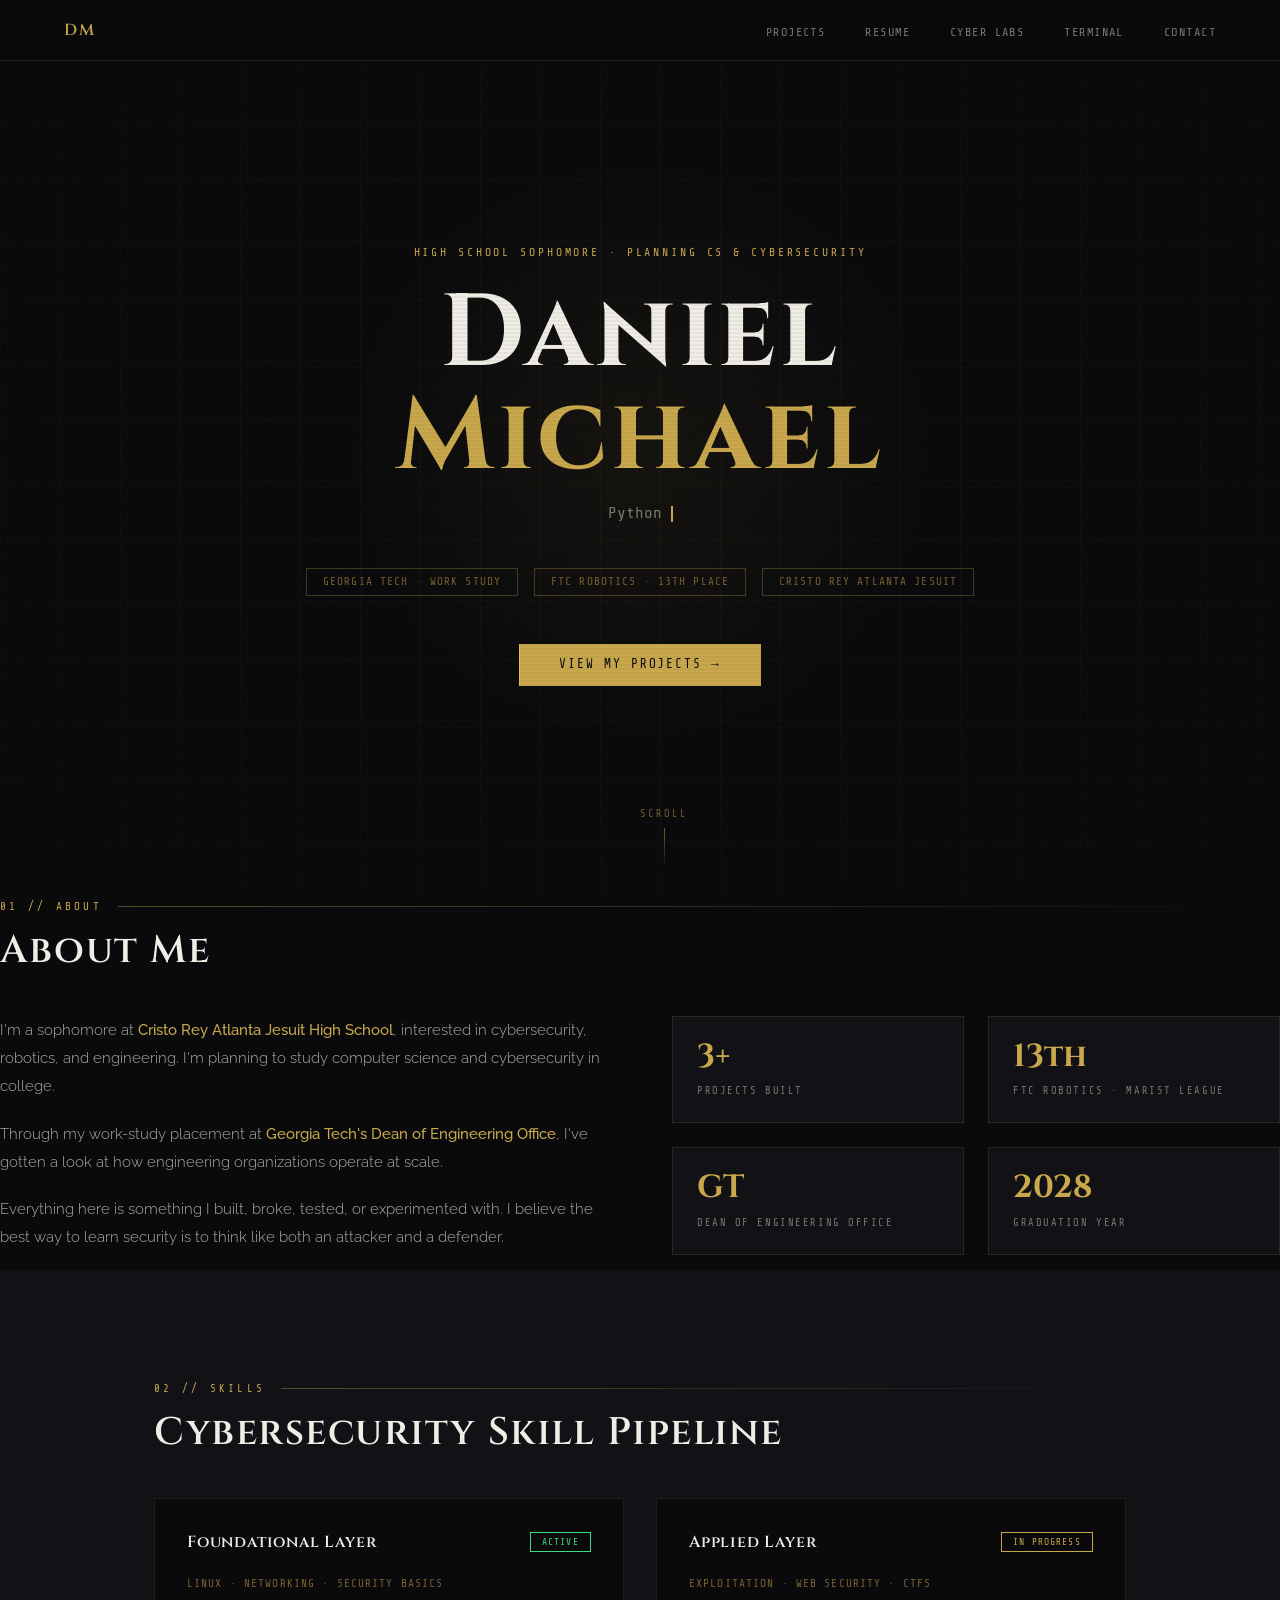
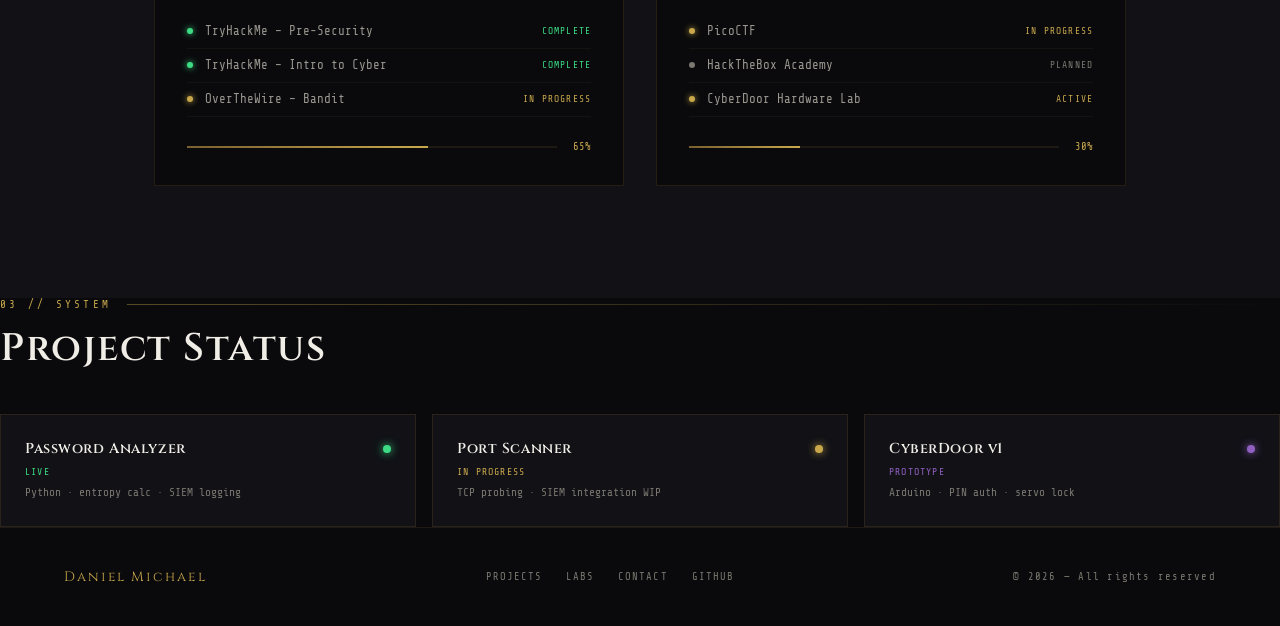
==== commit 5d16d295: "Add files via upload" ====
--- a/index.html
+++ b/index.html
@@ -3,531 +3,91 @@
 <head>
   <meta charset="UTF-8" />
   <meta name="viewport" content="width=device-width, initial-scale=1.0" />
-  <title>Daniel Michael | Cybersecurity Portfolio</title>
+  <title>Daniel Michael | Portfolio</title>
   <link href="https://fonts.googleapis.com/css2?family=Share+Tech+Mono&family=Cinzel:wght@400;600;700&family=Raleway:wght@300;400;500&display=swap" rel="stylesheet" />
+  <link rel="stylesheet" href="style.css" />
   <style>
-    *, *::before, *::after { box-sizing: border-box; margin: 0; padding: 0; }
-
-    :root {
-      --obsidian:    #0a0a0c;
-      --obsidian-2:  #111116;
-      --obsidian-3:  #1a1a22;
-      --gold:        #c9a84c;
-      --gold-light:  #e8c96a;
-      --gold-dim:    #7a6030;
-      --white:       #f0ede6;
-      --muted:       #7a7870;
-      --green:       #3ddc84;
-      --font-mono:   'Share Tech Mono', monospace;
-      --font-display:'Cinzel', serif;
-      --font-body:   'Raleway', sans-serif;
-    }
-
-    html { scroll-behavior: smooth; }
-
-    body {
-      background: var(--obsidian);
-      color: var(--white);
-      font-family: var(--font-body);
-      font-weight: 300;
-      overflow-x: hidden;
-      cursor: default;
-    }
-
-    /* ── NOISE OVERLAY ── */
-    body::before {
-      content: '';
-      position: fixed; inset: 0;
-      background-image: url("data:image/svg+xml,%3Csvg viewBox='0 0 256 256' xmlns='http://www.w3.org/2000/svg'%3E%3Cfilter id='n'%3E%3CfeTurbulence type='fractalNoise' baseFrequency='0.9' numOctaves='4' stitchTiles='stitch'/%3E%3C/filter%3E%3Crect width='100%25' height='100%25' filter='url(%23n)' opacity='0.04'/%3E%3C/svg%3E");
-      pointer-events: none;
-      z-index: 9999;
-      opacity: 0.4;
-    }
-
-    /* ── SCANLINES ── */
-    body::after {
-      content: '';
-      position: fixed; inset: 0;
-      background: repeating-linear-gradient(
-        0deg,
-        transparent,
-        transparent 2px,
-        rgba(0,0,0,0.04) 2px,
-        rgba(0,0,0,0.04) 4px
-      );
-      pointer-events: none;
-      z-index: 9998;
-    }
-
-    /* ── NAV ── */
-    nav {
-      position: fixed; top: 0; left: 0; right: 0;
-      z-index: 100;
-      display: flex; align-items: center; justify-content: space-between;
-      padding: 1.2rem 4rem;
-      background: rgba(10,10,12,0.85);
-      backdrop-filter: blur(12px);
-      border-bottom: 1px solid rgba(201,168,76,0.15);
-    }
-    .nav-logo {
-      font-family: var(--font-display);
-      font-size: 1rem;
-      font-weight: 600;
-      letter-spacing: 0.15em;
-      color: var(--gold);
-      text-decoration: none;
-    }
-    .nav-links { display: flex; gap: 2.5rem; list-style: none; }
-    .nav-links a {
-      font-family: var(--font-mono);
-      font-size: 0.75rem;
-      letter-spacing: 0.12em;
-      color: var(--muted);
-      text-decoration: none;
-      text-transform: uppercase;
-      transition: color 0.2s;
-      position: relative;
-    }
-    .nav-links a::after {
-      content: '';
-      position: absolute; bottom: -4px; left: 0; right: 0;
-      height: 1px;
-      background: var(--gold);
-      transform: scaleX(0);
-      transition: transform 0.2s;
-    }
-    .nav-links a:hover { color: var(--gold); }
-    .nav-links a:hover::after { transform: scaleX(1); }
-
-    /* ── HERO ── */
-    .hero {
-      min-height: 100vh;
-      display: flex; align-items: center; justify-content: center;
-      position: relative;
-      overflow: hidden;
-      padding: 6rem 4rem 4rem;
-    }
-
-    /* Grid lines background */
-    .hero-grid {
-      position: absolute; inset: 0;
-      background-image:
-        linear-gradient(rgba(201,168,76,0.04) 1px, transparent 1px),
-        linear-gradient(90deg, rgba(201,168,76,0.04) 1px, transparent 1px);
-      background-size: 60px 60px;
-      mask-image: radial-gradient(ellipse 80% 80% at 50% 50%, black 40%, transparent 100%);
-    }
-
-    /* Glowing orb */
-    .hero-orb {
-      position: absolute;
-      width: 600px; height: 600px;
-      background: radial-gradient(circle, rgba(201,168,76,0.06) 0%, transparent 70%);
-      border-radius: 50%;
-      top: 50%; left: 50%;
-      transform: translate(-50%, -50%);
-      animation: pulse 6s ease-in-out infinite;
-    }
-    @keyframes pulse {
-      0%,100% { opacity: 0.6; transform: translate(-50%,-50%) scale(1); }
-      50%      { opacity: 1;   transform: translate(-50%,-50%) scale(1.08); }
-    }
-
-    .hero-content {
-      position: relative; z-index: 2;
-      text-align: center;
-      max-width: 900px;
-    }
-
-    .hero-tag {
-      font-family: var(--font-mono);
-      font-size: 0.72rem;
-      letter-spacing: 0.25em;
-      color: var(--gold);
-      text-transform: uppercase;
-      margin-bottom: 1.5rem;
-      opacity: 0;
-      animation: fadeUp 0.6s 0.2s forwards;
-    }
-    .hero-tag::before { content: '> '; color: var(--gold-dim); }
-
-    .hero-name {
-      font-family: var(--font-display);
-      font-size: clamp(3rem, 8vw, 6.5rem);
-      font-weight: 700;
-      line-height: 1;
-      letter-spacing: 0.04em;
-      color: var(--white);
-      margin-bottom: 1rem;
-      opacity: 0;
-      animation: fadeUp 0.6s 0.4s forwards;
-    }
-    .hero-name span { color: var(--gold); }
-
-    .hero-subtitle {
-      font-family: var(--font-mono);
-      font-size: 1rem;
-      color: var(--muted);
-      min-height: 1.5em;
-      margin-bottom: 2.5rem;
-      opacity: 0;
-      animation: fadeUp 0.6s 0.6s forwards;
-    }
-    .cursor {
-      display: inline-block;
-      width: 2px; height: 1em;
-      background: var(--gold);
-      vertical-align: text-bottom;
-      animation: blink 1s step-end infinite;
-    }
+    .hero { min-height:100vh; display:flex; align-items:center; justify-content:center; position:relative; overflow:hidden; padding:6rem 4rem 4rem; }
+    .hero-grid { position:absolute; inset:0; background-image:linear-gradient(rgba(201,168,76,0.04) 1px,transparent 1px),linear-gradient(90deg,rgba(201,168,76,0.04) 1px,transparent 1px); background-size:60px 60px; mask-image:radial-gradient(ellipse 80% 80% at 50% 50%,black 40%,transparent 100%); }
+    .hero-orb { position:absolute; width:600px; height:600px; background:radial-gradient(circle,rgba(201,168,76,0.06) 0%,transparent 70%); border-radius:50%; top:50%; left:50%; transform:translate(-50%,-50%); animation:pulse 6s ease-in-out infinite; }
+    @keyframes pulse { 0%,100%{opacity:.6;transform:translate(-50%,-50%) scale(1)} 50%{opacity:1;transform:translate(-50%,-50%) scale(1.08)} }
+    .hero-content { position:relative; z-index:2; text-align:center; max-width:900px; }
+    .hero-tag { font-family:var(--font-mono); font-size:.72rem; letter-spacing:.25em; color:var(--gold); text-transform:uppercase; margin-bottom:1.5rem; opacity:0; animation:fadeUp .6s .2s forwards; }
+    .hero-name { font-family:var(--font-display); font-size:clamp(3rem,8vw,6.5rem); font-weight:700; line-height:1; letter-spacing:.04em; color:var(--white); margin-bottom:1rem; opacity:0; animation:fadeUp .6s .4s forwards; }
+    .hero-name span { color:var(--gold); }
+    .hero-subtitle { font-family:var(--font-mono); font-size:1rem; color:var(--muted); min-height:1.5em; margin-bottom:2.5rem; opacity:0; animation:fadeUp .6s .6s forwards; }
+    .cursor { display:inline-block; width:2px; height:1em; background:var(--gold); vertical-align:text-bottom; animation:blink 1s step-end infinite; }
     @keyframes blink { 0%,100%{opacity:1} 50%{opacity:0} }
-
-    .hero-badges {
-      display: flex; gap: 1rem; justify-content: center; flex-wrap: wrap;
-      margin-bottom: 3rem;
-      opacity: 0;
-      animation: fadeUp 0.6s 0.8s forwards;
-    }
-    .badge {
-      font-family: var(--font-mono);
-      font-size: 0.7rem;
-      letter-spacing: 0.1em;
-      padding: 0.4rem 1rem;
-      border: 1px solid rgba(201,168,76,0.3);
-      color: var(--gold-dim);
-      text-transform: uppercase;
-    }
-
-    .hero-cta {
-      display: inline-flex; align-items: center; gap: 0.75rem;
-      font-family: var(--font-mono);
-      font-size: 0.8rem;
-      letter-spacing: 0.15em;
-      text-transform: uppercase;
-      text-decoration: none;
-      color: var(--obsidian);
-      background: var(--gold);
-      padding: 0.85rem 2.5rem;
-      position: relative;
-      overflow: hidden;
-      transition: all 0.3s;
-      opacity: 0;
-      animation: fadeUp 0.6s 1s forwards;
-    }
-    .hero-cta::before {
-      content: '';
-      position: absolute; inset: 0;
-      background: var(--gold-light);
-      transform: translateX(-100%);
-      transition: transform 0.3s;
-    }
-    .hero-cta:hover::before { transform: translateX(0); }
-    .hero-cta span { position: relative; z-index: 1; }
-
-    /* Scroll indicator */
-    .scroll-hint {
-      position: absolute; bottom: 2rem; left: 50%;
-      transform: translateX(-50%);
-      font-family: var(--font-mono);
-      font-size: 0.65rem;
-      letter-spacing: 0.2em;
-      color: var(--gold-dim);
-      text-transform: uppercase;
-      display: flex; flex-direction: column; align-items: center; gap: 0.5rem;
-      animation: fadeUp 0.6s 1.4s forwards; opacity: 0;
-    }
-    .scroll-line {
-      width: 1px; height: 40px;
-      background: linear-gradient(to bottom, var(--gold-dim), transparent);
-      animation: scrollDrop 2s ease-in-out infinite;
-    }
-    @keyframes scrollDrop {
-      0%,100% { transform: scaleY(1); opacity: 1; }
-      50%      { transform: scaleY(0.5); opacity: 0.4; }
-    }
-
-    @keyframes fadeUp {
-      from { opacity: 0; transform: translateY(20px); }
-      to   { opacity: 1; transform: translateY(0); }
-    }
-
-    /* ── SECTION SHARED ── */
-    section {
-      padding: 7rem 4rem;
-      max-width: 1100px;
-      margin: 0 auto;
-    }
-
-    .section-label {
-      font-family: var(--font-mono);
-      font-size: 0.68rem;
-      letter-spacing: 0.3em;
-      color: var(--gold);
-      text-transform: uppercase;
-      margin-bottom: 0.75rem;
-      display: flex; align-items: center; gap: 1rem;
-    }
-    .section-label::after {
-      content: '';
-      flex: 1;
-      height: 1px;
-      background: linear-gradient(to right, rgba(201,168,76,0.4), transparent);
-    }
-
-    .section-title {
-      font-family: var(--font-display);
-      font-size: clamp(1.8rem, 4vw, 2.8rem);
-      font-weight: 600;
-      letter-spacing: 0.04em;
-      color: var(--white);
-      margin-bottom: 3rem;
-    }
-
-    /* ── ABOUT ── */
-    .about-grid {
-      display: grid;
-      grid-template-columns: 1fr 1fr;
-      gap: 4rem;
-      align-items: start;
-    }
-    .about-text p {
-      font-size: 0.95rem;
-      line-height: 1.85;
-      color: #b0ada6;
-      margin-bottom: 1.2rem;
-    }
-    .about-text p strong { color: var(--gold); font-weight: 500; }
-
-    .about-stats {
-      display: grid;
-      grid-template-columns: 1fr 1fr;
-      gap: 1.5rem;
-    }
-    .stat-card {
-      border: 1px solid rgba(201,168,76,0.15);
-      padding: 1.5rem;
-      background: var(--obsidian-2);
-      position: relative;
-      overflow: hidden;
-      transition: border-color 0.3s;
-    }
-    .stat-card::before {
-      content: '';
-      position: absolute; top: 0; left: 0;
-      width: 3px; height: 0;
-      background: var(--gold);
-      transition: height 0.3s;
-    }
-    .stat-card:hover { border-color: rgba(201,168,76,0.4); }
-    .stat-card:hover::before { height: 100%; }
-    .stat-num {
-      font-family: var(--font-display);
-      font-size: 2rem;
-      color: var(--gold);
-      font-weight: 700;
-      display: block;
-      line-height: 1;
-      margin-bottom: 0.4rem;
-    }
-    .stat-label {
-      font-family: var(--font-mono);
-      font-size: 0.65rem;
-      letter-spacing: 0.15em;
-      color: var(--muted);
-      text-transform: uppercase;
-    }
-
-    /* ── SKILL PIPELINE ── */
-    .skills-section { background: var(--obsidian-2); padding: 7rem 0; }
-    .skills-inner { max-width: 1100px; margin: 0 auto; padding: 0 4rem; }
-
-    .pipeline {
-      display: grid;
-      grid-template-columns: 1fr 1fr;
-      gap: 2rem;
-      margin-top: 2rem;
-    }
-
-    .pipeline-card {
-      border: 1px solid rgba(201,168,76,0.12);
-      background: var(--obsidian);
-      padding: 2rem;
-      position: relative;
-      transition: transform 0.3s, border-color 0.3s;
-    }
-    .pipeline-card:hover {
-      transform: translateY(-4px);
-      border-color: rgba(201,168,76,0.35);
-    }
-    .pipeline-card-header {
-      display: flex; align-items: center; justify-content: space-between;
-      margin-bottom: 1.5rem;
-    }
-    .pipeline-layer {
-      font-family: var(--font-display);
-      font-size: 1rem;
-      font-weight: 600;
-      color: var(--white);
-      letter-spacing: 0.05em;
-    }
-    .pipeline-tag {
-      font-family: var(--font-mono);
-      font-size: 0.6rem;
-      letter-spacing: 0.12em;
-      padding: 0.25rem 0.7rem;
-      border: 1px solid;
-      text-transform: uppercase;
-    }
-    .tag-active   { border-color: var(--green); color: var(--green); }
-    .tag-progress { border-color: var(--gold);  color: var(--gold);  }
-
-    .pipeline-desc {
-      font-family: var(--font-mono);
-      font-size: 0.7rem;
-      color: var(--gold-dim);
-      letter-spacing: 0.1em;
-      text-transform: uppercase;
-      margin-bottom: 1.5rem;
-    }
-
-    .skill-item {
-      display: flex; align-items: center; gap: 0.75rem;
-      padding: 0.6rem 0;
-      border-bottom: 1px solid rgba(201,168,76,0.06);
-      font-family: var(--font-mono);
-      font-size: 0.78rem;
-      color: #9a9790;
-    }
-    .skill-item:last-child { border-bottom: none; }
-    .skill-dot {
-      width: 6px; height: 6px; border-radius: 50%;
-      flex-shrink: 0;
-    }
-    .dot-done    { background: var(--green); box-shadow: 0 0 6px var(--green); }
-    .dot-active  { background: var(--gold);  box-shadow: 0 0 6px var(--gold);  }
-    .dot-planned { background: var(--muted); }
-
-    .skill-status {
-      margin-left: auto;
-      font-size: 0.6rem;
-      letter-spacing: 0.12em;
-      text-transform: uppercase;
-    }
-    .s-done    { color: var(--green); }
-    .s-active  { color: var(--gold); }
-    .s-planned { color: var(--muted); }
-
-    /* Progress bar */
-    .pipeline-progress {
-      margin-top: 1.5rem;
-      display: flex; align-items: center; gap: 1rem;
-    }
-    .progress-bar {
-      flex: 1; height: 2px;
-      background: rgba(201,168,76,0.1);
-      position: relative;
-      overflow: hidden;
-    }
-    .progress-fill {
-      height: 100%;
-      background: linear-gradient(to right, var(--gold-dim), var(--gold));
-      transition: width 1s ease;
-    }
-    .progress-pct {
-      font-family: var(--font-mono);
-      font-size: 0.65rem;
-      color: var(--gold);
-      white-space: nowrap;
-    }
-
-    /* ── TERMINAL PREVIEW ── */
-    .terminal-section { padding: 7rem 4rem; max-width: 1100px; margin: 0 auto; }
-    .terminal-box {
-      background: #080a0d;
-      border: 1px solid rgba(201,168,76,0.2);
-      font-family: var(--font-mono);
-      font-size: 0.82rem;
-      overflow: hidden;
-    }
-    .terminal-bar {
-      background: var(--obsidian-3);
-      padding: 0.75rem 1.2rem;
-      display: flex; align-items: center; gap: 0.5rem;
-      border-bottom: 1px solid rgba(201,168,76,0.1);
-    }
-    .t-dot { width: 10px; height: 10px; border-radius: 50%; }
-    .td1 { background: #ff5f56; }
-    .td2 { background: #ffbd2e; }
-    .td3 { background: #27c93f; }
-    .t-title {
-      margin-left: auto; margin-right: auto;
-      font-size: 0.65rem; letter-spacing: 0.15em;
-      color: var(--muted);
-    }
-    .terminal-body { padding: 1.5rem 2rem; line-height: 2; }
-    .t-line { display: block; }
-    .t-prompt { color: var(--gold); }
-    .t-cmd    { color: var(--white); }
-    .t-out    { color: #6a9f6a; }
-    .t-err    { color: #9f6a6a; }
-    .t-info   { color: var(--muted); }
-
-    /* ── FOOTER ── */
-    footer {
-      border-top: 1px solid rgba(201,168,76,0.1);
-      padding: 2.5rem 4rem;
-      display: flex; align-items: center; justify-content: space-between;
-    }
-    .footer-name {
-      font-family: var(--font-display);
-      font-size: 0.85rem;
-      color: var(--gold);
-      letter-spacing: 0.15em;
-    }
-    .footer-copy {
-      font-family: var(--font-mono);
-      font-size: 0.65rem;
-      color: var(--muted);
-      letter-spacing: 0.12em;
-    }
-    .footer-links { display: flex; gap: 1.5rem; }
-    .footer-links a {
-      font-family: var(--font-mono);
-      font-size: 0.65rem;
-      color: var(--muted);
-      text-decoration: none;
-      letter-spacing: 0.1em;
-      text-transform: uppercase;
-      transition: color 0.2s;
-    }
-    .footer-links a:hover { color: var(--gold); }
-
-    /* ── FADE-IN ON SCROLL ── */
-    .reveal {
-      opacity: 0;
-      transform: translateY(30px);
-      transition: opacity 0.7s ease, transform 0.7s ease;
-    }
-    .reveal.visible {
-      opacity: 1;
-      transform: translateY(0);
-    }
-
-    @media (max-width: 768px) {
-      nav { padding: 1rem 1.5rem; }
-      .nav-links { gap: 1.2rem; }
-      .hero { padding: 5rem 1.5rem 4rem; }
-      section { padding: 5rem 1.5rem; }
-      .about-grid { grid-template-columns: 1fr; gap: 2.5rem; }
-      .pipeline { grid-template-columns: 1fr; }
-      .skills-inner { padding: 0 1.5rem; }
-      footer { flex-direction: column; gap: 1.5rem; text-align: center; }
+    .hero-badges { display:flex; gap:1rem; justify-content:center; flex-wrap:wrap; margin-bottom:3rem; opacity:0; animation:fadeUp .6s .8s forwards; }
+    .hero-badge { font-family:var(--font-mono); font-size:.7rem; letter-spacing:.1em; padding:.4rem 1rem; border:1px solid rgba(201,168,76,.3); color:var(--gold-dim); text-transform:uppercase; }
+    .hero-cta { display:inline-flex; align-items:center; font-family:var(--font-mono); font-size:.8rem; letter-spacing:.15em; text-transform:uppercase; text-decoration:none; color:var(--obsidian); background:var(--gold); padding:.85rem 2.5rem; position:relative; overflow:hidden; opacity:0; animation:fadeUp .6s 1s forwards; }
+    .hero-cta::before { content:''; position:absolute; inset:0; background:var(--gold-light); transform:translateX(-100%); transition:transform .3s; }
+    .hero-cta:hover::before { transform:translateX(0); }
+    .hero-cta span { position:relative; z-index:1; }
+    .scroll-hint { position:absolute; bottom:2rem; left:50%; transform:translateX(-50%); font-family:var(--font-mono); font-size:.65rem; letter-spacing:.2em; color:var(--gold-dim); text-transform:uppercase; display:flex; flex-direction:column; align-items:center; gap:.5rem; animation:fadeUp .6s 1.4s forwards; opacity:0; }
+    .scroll-line { width:1px; height:40px; background:linear-gradient(to bottom,var(--gold-dim),transparent); animation:scrollDrop 2s ease-in-out infinite; }
+    @keyframes scrollDrop { 0%,100%{transform:scaleY(1);opacity:1} 50%{transform:scaleY(.5);opacity:.4} }
+
+    /* About */
+    .about-grid { display:grid; grid-template-columns:1fr 1fr; gap:4rem; align-items:start; }
+    .about-text p { font-size:.95rem; line-height:1.85; color:#b0ada6; margin-bottom:1.2rem; }
+    .about-text p strong { color:var(--gold); font-weight:500; }
+    .about-stats { display:grid; grid-template-columns:1fr 1fr; gap:1.5rem; }
+    .stat-card { border:1px solid rgba(201,168,76,.15); padding:1.5rem; background:var(--obsidian-2); position:relative; overflow:hidden; transition:border-color .3s; }
+    .stat-card::before { content:''; position:absolute; top:0; left:0; width:3px; height:0; background:var(--gold); transition:height .3s; }
+    .stat-card:hover { border-color:rgba(201,168,76,.4); }
+    .stat-card:hover::before { height:100%; }
+    .stat-num { font-family:var(--font-display); font-size:2rem; color:var(--gold); font-weight:700; display:block; line-height:1; margin-bottom:.4rem; }
+    .stat-label { font-family:var(--font-mono); font-size:.65rem; letter-spacing:.15em; color:var(--muted); text-transform:uppercase; }
+
+    /* Skill pipeline */
+    .skills-bg { background:var(--obsidian-2); padding:7rem 0; }
+    .pipeline { display:grid; grid-template-columns:1fr 1fr; gap:2rem; margin-top:2rem; }
+    .pipeline-card { border:1px solid rgba(201,168,76,.12); background:var(--obsidian); padding:2rem; transition:transform .3s,border-color .3s; }
+    .pipeline-card:hover { transform:translateY(-4px); border-color:rgba(201,168,76,.35); }
+    .pipeline-head { display:flex; align-items:center; justify-content:space-between; margin-bottom:1.5rem; }
+    .pipeline-layer { font-family:var(--font-display); font-size:1rem; font-weight:600; color:var(--white); letter-spacing:.05em; }
+    .p-tag { font-family:var(--font-mono); font-size:.6rem; letter-spacing:.12em; padding:.25rem .7rem; border:1px solid; text-transform:uppercase; }
+    .p-tag-green { border-color:var(--green); color:var(--green); }
+    .p-tag-gold  { border-color:var(--gold);  color:var(--gold);  }
+    .pipeline-sub { font-family:var(--font-mono); font-size:.7rem; color:var(--gold-dim); letter-spacing:.1em; text-transform:uppercase; margin-bottom:1.5rem; }
+    .skill-item { display:flex; align-items:center; gap:.75rem; padding:.6rem 0; border-bottom:1px solid rgba(201,168,76,.06); font-family:var(--font-mono); font-size:.78rem; color:#9a9790; }
+    .skill-item:last-child { border-bottom:none; }
+    .s-dot { width:6px; height:6px; border-radius:50%; flex-shrink:0; }
+    .sd-done    { background:var(--green); box-shadow:0 0 6px var(--green); }
+    .sd-active  { background:var(--gold);  box-shadow:0 0 6px var(--gold); }
+    .sd-planned { background:var(--muted); }
+    .s-status { margin-left:auto; font-size:.6rem; letter-spacing:.12em; text-transform:uppercase; }
+    .ss-done    { color:var(--green); } .ss-active { color:var(--gold); } .ss-planned { color:var(--muted); }
+    .prog-row { margin-top:1.5rem; display:flex; align-items:center; gap:1rem; }
+    .prog-bar { flex:1; height:2px; background:rgba(201,168,76,.1); overflow:hidden; }
+    .prog-fill { height:100%; background:linear-gradient(to right,var(--gold-dim),var(--gold)); }
+    .prog-pct { font-family:var(--font-mono); font-size:.65rem; color:var(--gold); white-space:nowrap; }
+
+    /* System status */
+    .status-grid { display:grid; grid-template-columns:repeat(3,1fr); gap:1rem; }
+    .status-card { border:1px solid rgba(201,168,76,.12); background:var(--obsidian-2); padding:1.5rem; transition:border-color .3s; }
+    .status-card:hover { border-color:rgba(201,168,76,.3); }
+    .sc-top { display:flex; align-items:center; justify-content:space-between; margin-bottom:.5rem; }
+    .sc-name { font-family:var(--font-display); font-size:.9rem; font-weight:600; letter-spacing:.04em; color:var(--white); }
+    .sc-dot { width:8px; height:8px; border-radius:50%; }
+    .scd-live  { background:var(--green); box-shadow:0 0 8px var(--green); }
+    .scd-wip   { background:var(--gold);  box-shadow:0 0 8px var(--gold); }
+    .scd-proto { background:#9060c0;       box-shadow:0 0 8px #9060c0; }
+    .sc-badge { font-family:var(--font-mono); font-size:.62rem; letter-spacing:.12em; text-transform:uppercase; margin-bottom:.5rem; display:block; }
+    .scb-live  { color:var(--green); } .scb-wip { color:var(--gold); } .scb-proto { color:#9060c0; }
+    .sc-desc { font-family:var(--font-mono); font-size:.7rem; color:var(--muted); line-height:1.5; }
+
+    @media (max-width:768px) {
+      .hero { padding:5rem 1.5rem 4rem; }
+      .about-grid { grid-template-columns:1fr; gap:2.5rem; }
+      .pipeline { grid-template-columns:1fr; }
+      .status-grid { grid-template-columns:1fr; }
     }
   </style>
 </head>
 <body>
 
-  <!-- NAV -->
   <nav>
     <a href="index.html" class="nav-logo">DM</a>
     <ul class="nav-links">
@@ -539,159 +99,98 @@
     </ul>
   </nav>
 
-  <!-- HERO -->
   <div class="hero">
     <div class="hero-grid"></div>
     <div class="hero-orb"></div>
     <div class="hero-content">
-      <p class="hero-tag">Cybersecurity &amp; Computer Science Student</p>
+      <p class="hero-tag">High School Sophomore · Planning CS &amp; Cybersecurity</p>
       <h1 class="hero-name">Daniel <span>Michael</span></h1>
       <p class="hero-subtitle" id="typewriter"><span class="cursor"></span></p>
       <div class="hero-badges">
-        <span class="badge">Georgia Tech · Work Study</span>
-        <span class="badge">FTC Robotics · Programmer</span>
-        <span class="badge">Cristo Rey Atlanta</span>
+        <span class="hero-badge">Georgia Tech · Work Study</span>
+        <span class="hero-badge">FTC Robotics · 13th Place</span>
+        <span class="hero-badge">Cristo Rey Atlanta Jesuit</span>
       </div>
       <a href="projects.html" class="hero-cta"><span>View My Projects →</span></a>
     </div>
-    <div class="scroll-hint">
-      <span>Scroll</span>
-      <div class="scroll-line"></div>
-    </div>
+    <div class="scroll-hint"><span>Scroll</span><div class="scroll-line"></div></div>
   </div>
 
-  <!-- ABOUT -->
   <section id="about" class="reveal">
     <p class="section-label">01 // About</p>
-    <h2 class="section-title">Building at the Intersection<br>of Security &amp; Engineering</h2>
+    <h2 class="section-title">About Me</h2>
     <div class="about-grid">
       <div class="about-text">
-        <p>I'm a sophomore at <strong>Cristo Rey Atlanta Jesuit High School</strong>, passionate about cybersecurity, robotics, and the systems that keep people safe in a connected world.</p>
-        <p>Through my work-study placement at <strong>Georgia Tech's Dean of Engineering Office</strong>, I've gained exposure to how engineering organizations operate at scale — and how security thinking fits into that picture.</p>
-        <p>Everything in this portfolio is something I built, broke, tested, or experimented with. I believe the best way to understand security is to <strong>think like both attacker and defender</strong> at the same time.</p>
+        <p>I'm a sophomore at <strong>Cristo Rey Atlanta Jesuit High School</strong>, interested in cybersecurity, robotics, and engineering. I'm planning to study computer science and cybersecurity in college.</p>
+        <p>Through my work-study placement at <strong>Georgia Tech's Dean of Engineering Office</strong>, I've gotten a look at how engineering organizations operate at scale.</p>
+        <p>Everything here is something I built, broke, tested, or experimented with. I believe the best way to learn security is to think like both an attacker and a defender.</p>
       </div>
       <div class="about-stats">
-        <div class="stat-card">
-          <span class="stat-num">2+</span>
-          <span class="stat-label">Python Projects Built</span>
-        </div>
-        <div class="stat-card">
-          <span class="stat-num">Top 16</span>
-          <span class="stat-label">FTC Robotics · ATL League</span>
-        </div>
-        <div class="stat-card">
-          <span class="stat-num">GT</span>
-          <span class="stat-label">Dean of Engineering Office</span>
-        </div>
-        <div class="stat-card">
-          <span class="stat-num">2028</span>
-          <span class="stat-label">Graduation Year</span>
-        </div>
+        <div class="stat-card"><span class="stat-num">3+</span><span class="stat-label">Projects Built</span></div>
+        <div class="stat-card"><span class="stat-num">13th</span><span class="stat-label">FTC Robotics · Marist League</span></div>
+        <div class="stat-card"><span class="stat-num">GT</span><span class="stat-label">Dean of Engineering Office</span></div>
+        <div class="stat-card"><span class="stat-num">2028</span><span class="stat-label">Graduation Year</span></div>
       </div>
     </div>
   </section>
 
-  <!-- SKILL PIPELINE -->
-  <div class="skills-section">
-    <div class="skills-inner reveal">
+  <div class="skills-bg">
+    <div class="reveal" style="max-width:1100px;margin:0 auto;padding:0 4rem;">
       <p class="section-label">02 // Skills</p>
       <h2 class="section-title">Cybersecurity Skill Pipeline</h2>
       <div class="pipeline">
-
-        <!-- Foundational -->
         <div class="pipeline-card">
-          <div class="pipeline-card-header">
+          <div class="pipeline-head">
             <span class="pipeline-layer">Foundational Layer</span>
-            <span class="pipeline-tag tag-active">Active</span>
+            <span class="p-tag p-tag-green">Active</span>
           </div>
-          <p class="pipeline-desc">Linux · Networking · Security Basics</p>
-          <div class="skill-item">
-            <span class="skill-dot dot-done"></span>
-            TryHackMe – Pre-Security
-            <span class="skill-status s-done">Complete</span>
+          <p class="pipeline-sub">Linux · Networking · Security Basics</p>
+          <div class="skill-item"><span class="s-dot sd-done"></span>TryHackMe – Pre-Security<span class="s-status ss-done">Complete</span></div>
+          <div class="skill-item"><span class="s-dot sd-done"></span>TryHackMe – Intro to Cyber<span class="s-status ss-done">Complete</span></div>
+          <div class="skill-item"><span class="s-dot sd-active"></span>OverTheWire – Bandit<span class="s-status ss-active">In Progress</span></div>
+          <div class="prog-row"><div class="prog-bar"><div class="prog-fill" style="width:65%"></div></div><span class="prog-pct">65%</span></div>
+        </div>
+        <div class="pipeline-card">
+          <div class="pipeline-head">
+            <span class="pipeline-layer">Applied Layer</span>
+            <span class="p-tag p-tag-gold">In Progress</span>
           </div>
-          <div class="skill-item">
-            <span class="skill-dot dot-done"></span>
-            TryHackMe – Intro to Cyber
-            <span class="skill-status s-done">Complete</span>
-          </div>
-          <div class="skill-item">
-            <span class="skill-dot dot-active"></span>
-            OverTheWire – Bandit
-            <span class="skill-status s-active">In Progress</span>
-          </div>
-          <div class="pipeline-progress">
-            <div class="progress-bar"><div class="progress-fill" style="width:65%"></div></div>
-            <span class="progress-pct">65%</span>
-          </div>
+          <p class="pipeline-sub">Exploitation · Web Security · CTFs</p>
+          <div class="skill-item"><span class="s-dot sd-active"></span>PicoCTF<span class="s-status ss-active">In Progress</span></div>
+          <div class="skill-item"><span class="s-dot sd-planned"></span>HackTheBox Academy<span class="s-status ss-planned">Planned</span></div>
+          <div class="skill-item"><span class="s-dot sd-active"></span>CyberDoor Hardware Lab<span class="s-status ss-active">Active</span></div>
+          <div class="prog-row"><div class="prog-bar"><div class="prog-fill" style="width:30%"></div></div><span class="prog-pct">30%</span></div>
         </div>
-
-        <!-- Applied -->
-        <div class="pipeline-card">
-          <div class="pipeline-card-header">
-            <span class="pipeline-layer">Applied Layer</span>
-            <span class="pipeline-tag tag-progress">In Progress</span>
-          </div>
-          <p class="pipeline-desc">Exploitation · Web Security · CTFs</p>
-          <div class="skill-item">
-            <span class="skill-dot dot-active"></span>
-            PicoCTF
-            <span class="skill-status s-active">In Progress</span>
-          </div>
-          <div class="skill-item">
-            <span class="skill-dot dot-planned"></span>
-            HackTheBox Academy
-            <span class="skill-status s-planned">Planned</span>
-          </div>
-          <div class="skill-item">
-            <span class="skill-dot dot-active"></span>
-            CyberDoor Hardware Lab
-            <span class="skill-status s-active">Active</span>
-          </div>
-          <div class="pipeline-progress">
-            <div class="progress-bar"><div class="progress-fill" style="width:30%"></div></div>
-            <span class="progress-pct">30%</span>
-          </div>
-        </div>
-
       </div>
     </div>
   </div>
 
-  <!-- TERMINAL PREVIEW -->
-  <div class="terminal-section reveal">
+  <section class="reveal">
     <p class="section-label">03 // System</p>
-    <h2 class="section-title">Current Status</h2>
-    <div class="terminal-box">
-      <div class="terminal-bar">
-        <div class="t-dot td1"></div>
-        <div class="t-dot td2"></div>
-        <div class="t-dot td3"></div>
-        <span class="t-title">daniel@portfolio ~ bash</span>
-      </div>
-      <div class="terminal-body">
-        <span class="t-line"><span class="t-prompt">daniel@portfolio:~$ </span><span class="t-cmd">whoami</span></span>
-        <span class="t-line t-out">daniel_michael — cybersecurity student, builder, curious person</span>
-        <span class="t-line"> </span>
-        <span class="t-line"><span class="t-prompt">daniel@portfolio:~$ </span><span class="t-cmd">cat current_projects.txt</span></span>
-        <span class="t-line t-out">[ACTIVE]  password-strength-analyzer  → v1.2 stable</span>
-        <span class="t-line t-out">[ACTIVE]  python-port-scanner          → SIEM integration WIP</span>
-        <span class="t-line t-out">[ACTIVE]  cyberdoor-hardware-lab       → embedded security research</span>
-        <span class="t-line"> </span>
-        <span class="t-line"><span class="t-prompt">daniel@portfolio:~$ </span><span class="t-cmd">echo $GOAL</span></span>
-        <span class="t-line t-out">Georgia Tech Cybersecurity / Information Security Track — Class of 2028</span>
-        <span class="t-line"> </span>
-        <span class="t-line"><span class="t-prompt">daniel@portfolio:~$ </span><span class="t-cmd cursor-line">_</span></span>
-      </div>
-    </div>
-  </div>
-
-  <!-- FOOTER -->
+    <h2 class="section-title">Project Status</h2>
+    <div class="status-grid">
+      <div class="status-card">
+        <div class="sc-top"><span class="sc-name">Password Analyzer</span><span class="sc-dot scd-live"></span></div>
+        <span class="sc-badge scb-live">Live</span>
+        <p class="sc-desc">Python · entropy calc · SIEM logging</p>
+      </div>
+      <div class="status-card">
+        <div class="sc-top"><span class="sc-name">Port Scanner</span><span class="sc-dot scd-wip"></span></div>
+        <span class="sc-badge scb-wip">In Progress</span>
+        <p class="sc-desc">TCP probing · SIEM integration WIP</p>
+      </div>
+      <div class="status-card">
+        <div class="sc-top"><span class="sc-name">CyberDoor v1</span><span class="sc-dot scd-proto"></span></div>
+        <span class="sc-badge scb-proto">Prototype</span>
+        <p class="sc-desc">Arduino · PIN auth · servo lock</p>
+      </div>
+    </div>
+  </section>
+
   <footer>
     <span class="footer-name">Daniel Michael</span>
     <div class="footer-links">
-      <a href="projects.html">Projects</a>
-      <a href="labs.html">Labs</a>
+      <a href="projects.html">Projects</a><a href="labs.html">Labs</a>
       <a href="contact.html">Contact</a>
       <a href="https://github.com/danielmichael20208" target="_blank">GitHub</a>
     </div>
@@ -699,42 +198,17 @@
   </footer>
 
   <script>
-    // TYPEWRITER
-    const phrases = [
-      'Cybersecurity Student & Builder',
-      'Python · Linux · Networking',
-      'Red Team Thinker. Blue Team Builder.',
-      'Georgia Tech Work Study · Class of 2028',
-    ];
-    let pi = 0, ci = 0, deleting = false;
-    const el = document.getElementById('typewriter');
-
-    function type() {
-      const phrase = phrases[pi];
-      if (!deleting) {
-        el.innerHTML = phrase.slice(0, ci + 1) + '<span class="cursor"></span>';
-        ci++;
-        if (ci === phrase.length) { deleting = true; setTimeout(type, 1800); return; }
-        setTimeout(type, 55);
-      } else {
-        el.innerHTML = phrase.slice(0, ci - 1) + '<span class="cursor"></span>';
-        ci--;
-        if (ci === 0) {
-          deleting = false;
-          pi = (pi + 1) % phrases.length;
-          setTimeout(type, 400);
-          return;
-        }
-        setTimeout(type, 28);
-      }
+    const phrases=['Python · Linux · Networking','Planning to study CS & Cybersecurity','FTC Robotics · 13th Place, Marist League','Georgia Tech Work Study · Class of 2028'];
+    let pi=0,ci=0,del=false;
+    const el=document.getElementById('typewriter');
+    function type(){
+      const p=phrases[pi];
+      if(!del){el.innerHTML=p.slice(0,ci+1)+'<span class="cursor"></span>';ci++;if(ci===p.length){del=true;setTimeout(type,1800);return;}setTimeout(type,55);}
+      else{el.innerHTML=p.slice(0,ci-1)+'<span class="cursor"></span>';ci--;if(ci===0){del=false;pi=(pi+1)%phrases.length;setTimeout(type,400);return;}setTimeout(type,28);}
     }
-    setTimeout(type, 1200);
-
-    // SCROLL REVEAL
-    const observer = new IntersectionObserver((entries) => {
-      entries.forEach(e => { if (e.isIntersecting) { e.target.classList.add('visible'); } });
-    }, { threshold: 0.1 });
-    document.querySelectorAll('.reveal').forEach(el => observer.observe(el));
+    setTimeout(type,1200);
+    const obs=new IntersectionObserver(e=>e.forEach(x=>{if(x.isIntersecting)x.target.classList.add('visible');}),{threshold:.1});
+    document.querySelectorAll('.reveal').forEach(el=>obs.observe(el));
   </script>
 </body>
 </html>
--- a/style.css
+++ b/style.css
@@ -0,0 +1,197 @@
+/* ── RESET & VARIABLES ── */
+*, *::before, *::after { box-sizing: border-box; margin: 0; padding: 0; }
+
+:root {
+  --obsidian:    #0a0a0c;
+  --obsidian-2:  #111116;
+  --obsidian-3:  #1a1a22;
+  --gold:        #c9a84c;
+  --gold-light:  #e8c96a;
+  --gold-dim:    #7a6030;
+  --white:       #f0ede6;
+  --muted:       #7a7870;
+  --green:       #3ddc84;
+  --red:         #dc3d3d;
+  --font-mono:   'Share Tech Mono', monospace;
+  --font-display:'Cinzel', serif;
+  --font-body:   'Raleway', sans-serif;
+}
+
+html { scroll-behavior: smooth; }
+
+body {
+  background: var(--obsidian);
+  color: var(--white);
+  font-family: var(--font-body);
+  font-weight: 300;
+  overflow-x: hidden;
+}
+
+/* Noise overlay */
+body::before {
+  content: '';
+  position: fixed; inset: 0;
+  background-image: url("data:image/svg+xml,%3Csvg viewBox='0 0 256 256' xmlns='http://www.w3.org/2000/svg'%3E%3Cfilter id='n'%3E%3CfeTurbulence type='fractalNoise' baseFrequency='0.9' numOctaves='4' stitchTiles='stitch'/%3E%3C/filter%3E%3Crect width='100%25' height='100%25' filter='url(%23n)' opacity='0.04'/%3E%3C/svg%3E");
+  pointer-events: none; z-index: 9999; opacity: 0.4;
+}
+
+/* Scanlines */
+body::after {
+  content: '';
+  position: fixed; inset: 0;
+  background: repeating-linear-gradient(0deg, transparent, transparent 2px, rgba(0,0,0,0.04) 2px, rgba(0,0,0,0.04) 4px);
+  pointer-events: none; z-index: 9998;
+}
+
+/* ── NAV ── */
+nav {
+  position: fixed; top: 0; left: 0; right: 0; z-index: 100;
+  display: flex; align-items: center; justify-content: space-between;
+  padding: 1.2rem 4rem;
+  background: rgba(10,10,12,0.88);
+  backdrop-filter: blur(12px);
+  border-bottom: 1px solid rgba(201,168,76,0.15);
+}
+.nav-logo {
+  font-family: var(--font-display);
+  font-size: 1rem; font-weight: 600; letter-spacing: 0.15em;
+  color: var(--gold); text-decoration: none;
+}
+.nav-links { display: flex; gap: 2.5rem; list-style: none; }
+.nav-links a {
+  font-family: var(--font-mono);
+  font-size: 0.75rem; letter-spacing: 0.12em;
+  color: var(--muted); text-decoration: none; text-transform: uppercase;
+  transition: color 0.2s; position: relative;
+}
+.nav-links a::after {
+  content: ''; position: absolute; bottom: -4px; left: 0; right: 0;
+  height: 1px; background: var(--gold);
+  transform: scaleX(0); transition: transform 0.2s;
+}
+.nav-links a:hover { color: var(--gold); }
+.nav-links a:hover::after { transform: scaleX(1); }
+.nav-links a.active { color: var(--gold); }
+.nav-links a.active::after { transform: scaleX(1); }
+
+/* ── PAGE HERO ── */
+.page-hero {
+  padding: 9rem 4rem 4rem;
+  position: relative; overflow: hidden;
+  border-bottom: 1px solid rgba(201,168,76,0.08);
+}
+.page-hero-grid {
+  position: absolute; inset: 0;
+  background-image:
+    linear-gradient(rgba(201,168,76,0.03) 1px, transparent 1px),
+    linear-gradient(90deg, rgba(201,168,76,0.03) 1px, transparent 1px);
+  background-size: 60px 60px;
+  mask-image: radial-gradient(ellipse 100% 100% at 0% 0%, black 30%, transparent 80%);
+}
+.page-hero-content { position: relative; z-index: 1; max-width: 1100px; margin: 0 auto; }
+.page-tag {
+  font-family: var(--font-mono);
+  font-size: 0.68rem; letter-spacing: 0.3em; color: var(--gold);
+  text-transform: uppercase; margin-bottom: 0.75rem;
+  opacity: 0; animation: fadeUp 0.5s 0.1s forwards;
+}
+.page-tag::before { content: '> '; color: var(--gold-dim); }
+.page-title {
+  font-family: var(--font-display);
+  font-size: clamp(2.2rem, 5vw, 3.8rem);
+  font-weight: 700; letter-spacing: 0.04em; color: var(--white);
+  line-height: 1.1; margin-bottom: 1rem;
+  opacity: 0; animation: fadeUp 0.5s 0.25s forwards;
+}
+.page-title span { color: var(--gold); }
+.page-desc {
+  font-size: 0.95rem; line-height: 1.8; color: var(--muted);
+  max-width: 600px;
+  opacity: 0; animation: fadeUp 0.5s 0.4s forwards;
+}
+
+/* ── MAIN CONTENT ── */
+.page-content {
+  max-width: 1100px; margin: 0 auto;
+  padding: 5rem 4rem;
+}
+
+/* ── SECTION LABELS ── */
+.section-label {
+  font-family: var(--font-mono);
+  font-size: 0.68rem; letter-spacing: 0.3em; color: var(--gold);
+  text-transform: uppercase; margin-bottom: 0.75rem;
+  display: flex; align-items: center; gap: 1rem;
+}
+.section-label::after {
+  content: ''; flex: 1; height: 1px;
+  background: linear-gradient(to right, rgba(201,168,76,0.4), transparent);
+}
+.section-title {
+  font-family: var(--font-display);
+  font-size: clamp(1.6rem, 3vw, 2.4rem);
+  font-weight: 600; letter-spacing: 0.04em; color: var(--white);
+  margin-bottom: 2.5rem;
+}
+
+/* ── CARDS ── */
+.card {
+  border: 1px solid rgba(201,168,76,0.12);
+  background: var(--obsidian-2);
+  padding: 2rem; position: relative;
+  transition: transform 0.3s, border-color 0.3s;
+  overflow: hidden;
+}
+.card::before {
+  content: ''; position: absolute; top: 0; left: 0;
+  width: 3px; height: 0; background: var(--gold);
+  transition: height 0.3s;
+}
+.card:hover { transform: translateY(-3px); border-color: rgba(201,168,76,0.35); }
+.card:hover::before { height: 100%; }
+
+/* ── STATUS BADGES ── */
+.badge {
+  font-family: var(--font-mono);
+  font-size: 0.6rem; letter-spacing: 0.12em;
+  padding: 0.2rem 0.65rem; border: 1px solid;
+  text-transform: uppercase; display: inline-block;
+}
+.badge-live     { border-color: var(--green); color: var(--green); }
+.badge-active   { border-color: var(--gold);  color: var(--gold);  }
+.badge-partial  { border-color: #7a7030;       color: #a09040;      }
+.badge-planned  { border-color: var(--muted);  color: var(--muted); }
+.badge-proto    { border-color: #6a4a7a;       color: #a080c0;      }
+.badge-complete { border-color: var(--green);  color: var(--green); }
+
+/* ── FOOTER ── */
+footer {
+  border-top: 1px solid rgba(201,168,76,0.1);
+  padding: 2.5rem 4rem;
+  display: flex; align-items: center; justify-content: space-between;
+}
+.footer-name { font-family: var(--font-display); font-size: 0.85rem; color: var(--gold); letter-spacing: 0.15em; }
+.footer-copy { font-family: var(--font-mono); font-size: 0.65rem; color: var(--muted); letter-spacing: 0.12em; }
+.footer-links { display: flex; gap: 1.5rem; }
+.footer-links a {
+  font-family: var(--font-mono); font-size: 0.65rem; color: var(--muted);
+  text-decoration: none; letter-spacing: 0.1em; text-transform: uppercase; transition: color 0.2s;
+}
+.footer-links a:hover { color: var(--gold); }
+
+/* ── ANIMATIONS ── */
+@keyframes fadeUp {
+  from { opacity: 0; transform: translateY(20px); }
+  to   { opacity: 1; transform: translateY(0); }
+}
+.reveal { opacity: 0; transform: translateY(30px); transition: opacity 0.7s ease, transform 0.7s ease; }
+.reveal.visible { opacity: 1; transform: translateY(0); }
+
+/* ── RESPONSIVE ── */
+@media (max-width: 768px) {
+  nav { padding: 1rem 1.5rem; }
+  .nav-links { gap: 1.2rem; }
+  .page-hero { padding: 7rem 1.5rem 3rem; }
+  .page-content { padding: 3rem 1.5rem; }
+  footer { flex-direction: column; gap: 1.5rem; text-align: center; }
+}
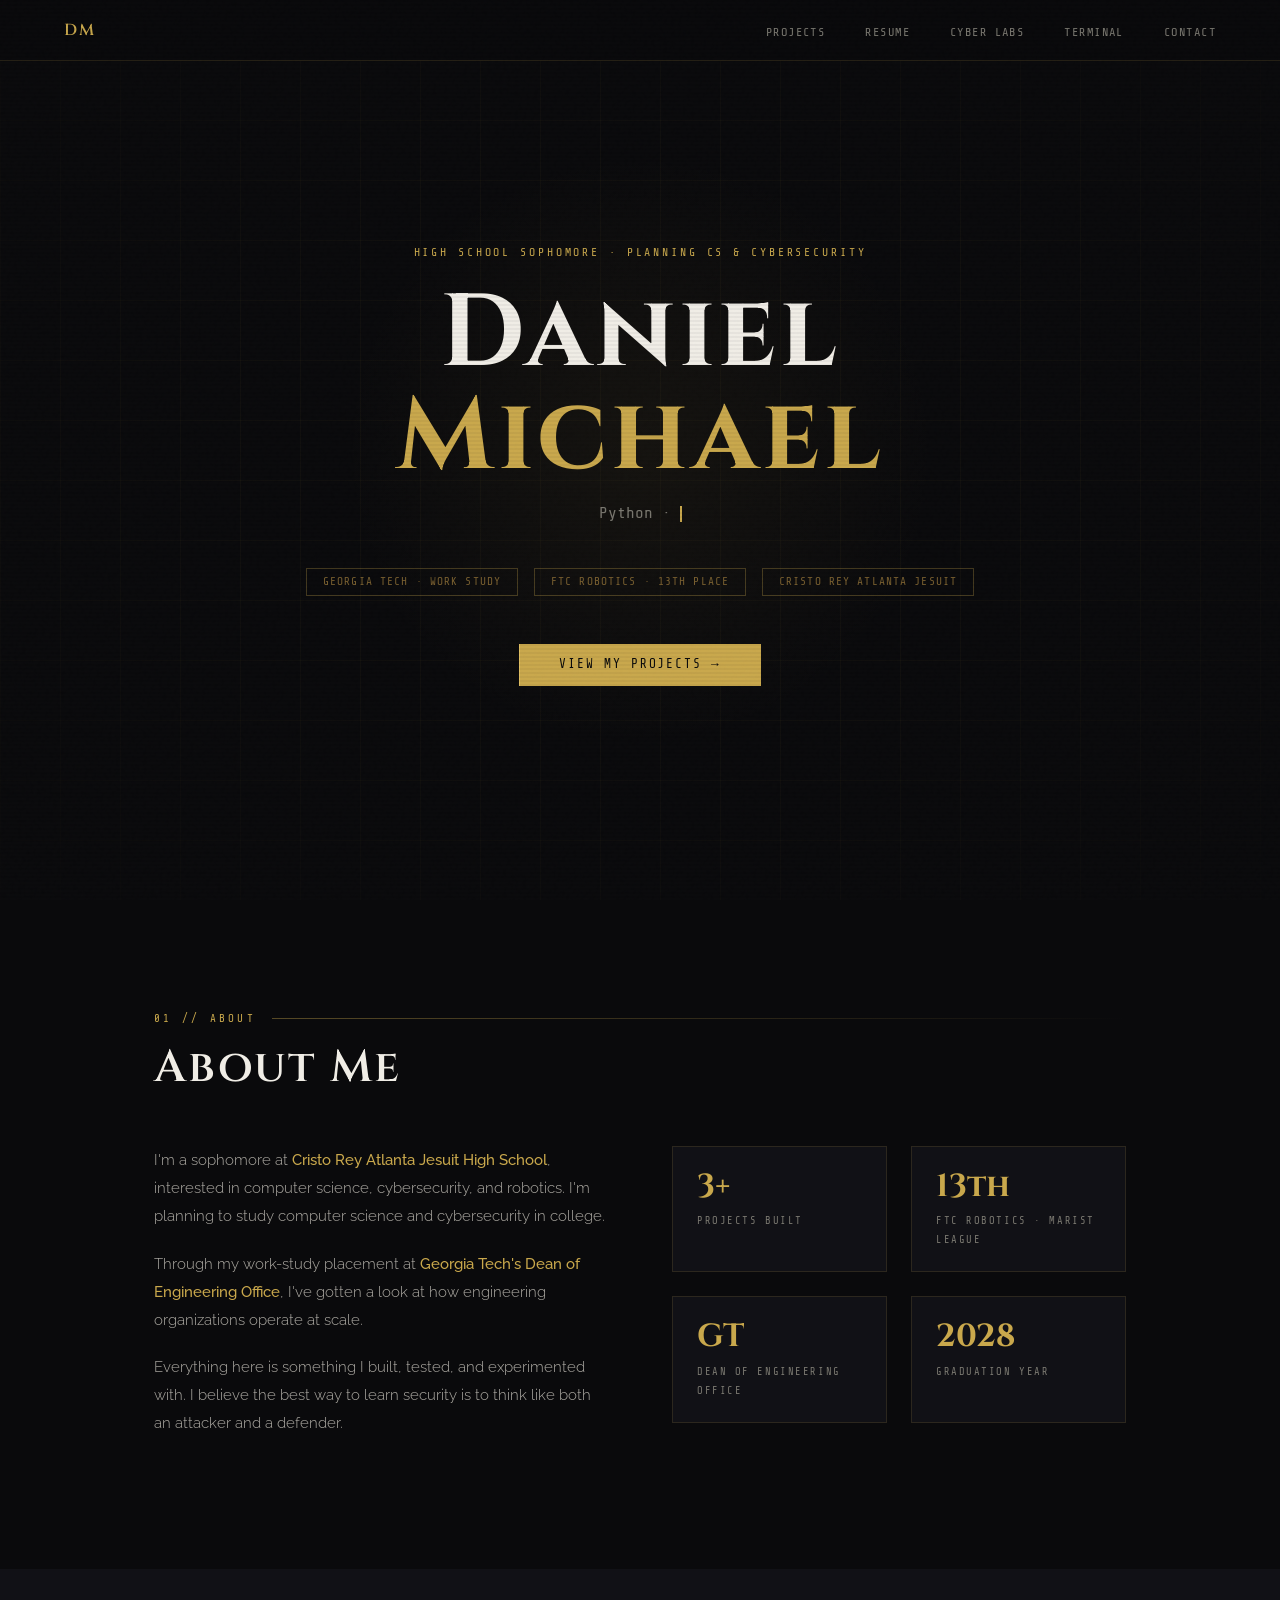
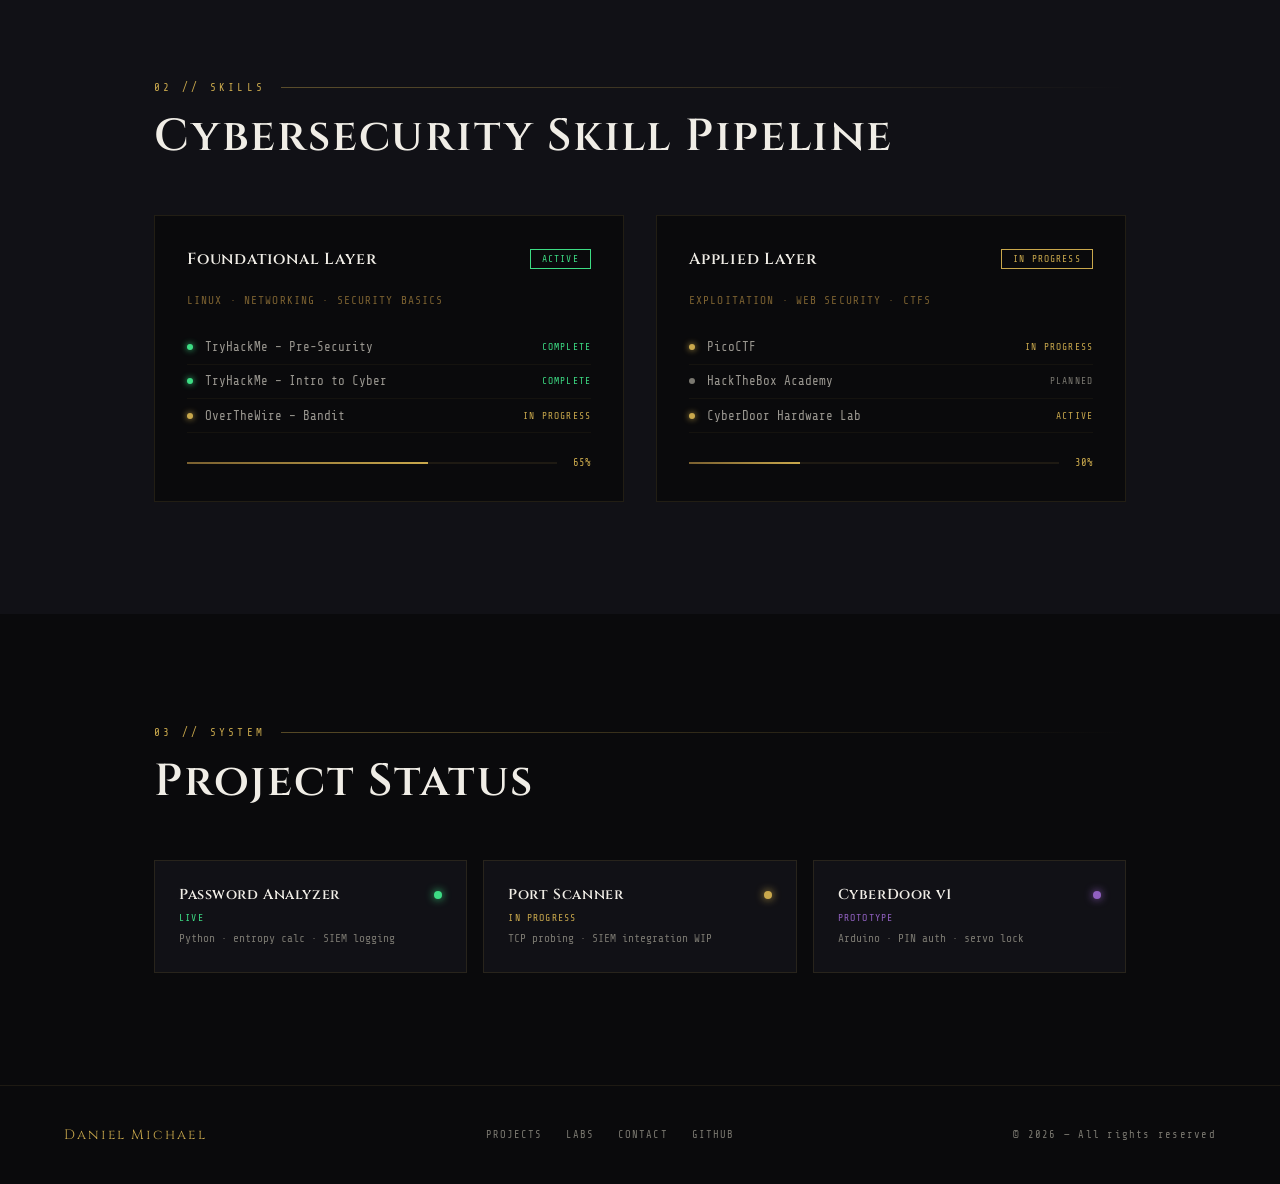
==== commit f8293501: "Update about section text for clarity" ====
--- a/index.html
+++ b/index.html
@@ -113,7 +113,6 @@
       </div>
       <a href="projects.html" class="hero-cta"><span>View My Projects →</span></a>
     </div>
-    <div class="scroll-hint"><span>Scroll</span><div class="scroll-line"></div></div>
   </div>
 
   <section id="about" class="reveal">
@@ -121,9 +120,9 @@
     <h2 class="section-title">About Me</h2>
     <div class="about-grid">
       <div class="about-text">
-        <p>I'm a sophomore at <strong>Cristo Rey Atlanta Jesuit High School</strong>, interested in cybersecurity, robotics, and engineering. I'm planning to study computer science and cybersecurity in college.</p>
+        <p>I'm a sophomore at <strong>Cristo Rey Atlanta Jesuit High School</strong>, interested in computer science, cybersecurity, and robotics. I'm planning to study computer science and cybersecurity in college.</p>
         <p>Through my work-study placement at <strong>Georgia Tech's Dean of Engineering Office</strong>, I've gotten a look at how engineering organizations operate at scale.</p>
-        <p>Everything here is something I built, broke, tested, or experimented with. I believe the best way to learn security is to think like both an attacker and a defender.</p>
+        <p>Everything here is something I built, tested, and experimented with. I believe the best way to learn security is to think like both an attacker and a defender.</p>
       </div>
       <div class="about-stats">
         <div class="stat-card"><span class="stat-num">3+</span><span class="stat-label">Projects Built</span></div>
--- a/style.css
+++ b/style.css
@@ -1,6 +1,4 @@
-/* ── RESET & VARIABLES ── */
 *, *::before, *::after { box-sizing: border-box; margin: 0; padding: 0; }
-
 :root {
   --obsidian:    #0a0a0c;
   --obsidian-2:  #111116;
@@ -11,187 +9,60 @@
   --white:       #f0ede6;
   --muted:       #7a7870;
   --green:       #3ddc84;
-  --red:         #dc3d3d;
   --font-mono:   'Share Tech Mono', monospace;
   --font-display:'Cinzel', serif;
   --font-body:   'Raleway', sans-serif;
 }
+html { scroll-behavior: smooth; }
+body { background: var(--obsidian); color: var(--white); font-family: var(--font-body); font-weight: 300; overflow-x: hidden; }
+body::before { content:''; position:fixed; inset:0; background-image:url("data:image/svg+xml,%3Csvg viewBox='0 0 256 256' xmlns='http://www.w3.org/2000/svg'%3E%3Cfilter id='n'%3E%3CfeTurbulence type='fractalNoise' baseFrequency='0.9' numOctaves='4' stitchTiles='stitch'/%3E%3C/filter%3E%3Crect width='100%25' height='100%25' filter='url(%23n)' opacity='0.04'/%3E%3C/svg%3E"); pointer-events:none; z-index:9999; opacity:.4; }
+body::after { content:''; position:fixed; inset:0; background:repeating-linear-gradient(0deg,transparent,transparent 2px,rgba(0,0,0,0.04) 2px,rgba(0,0,0,0.04) 4px); pointer-events:none; z-index:9998; }
 
-html { scroll-behavior: smooth; }
+nav { position:fixed; top:0; left:0; right:0; z-index:100; display:flex; align-items:center; justify-content:space-between; padding:1.2rem 4rem; background:rgba(10,10,12,.88); backdrop-filter:blur(12px); border-bottom:1px solid rgba(201,168,76,.15); }
+.nav-logo { font-family:var(--font-display); font-size:1rem; font-weight:600; letter-spacing:.15em; color:var(--gold); text-decoration:none; }
+.nav-links { display:flex; gap:2.5rem; list-style:none; }
+.nav-links a { font-family:var(--font-mono); font-size:.75rem; letter-spacing:.12em; color:var(--muted); text-decoration:none; text-transform:uppercase; transition:color .2s; position:relative; }
+.nav-links a::after { content:''; position:absolute; bottom:-4px; left:0; right:0; height:1px; background:var(--gold); transform:scaleX(0); transition:transform .2s; }
+.nav-links a:hover,.nav-links a.active { color:var(--gold); }
+.nav-links a:hover::after,.nav-links a.active::after { transform:scaleX(1); }
 
-body {
-  background: var(--obsidian);
-  color: var(--white);
-  font-family: var(--font-body);
-  font-weight: 300;
-  overflow-x: hidden;
+.page-hero { padding:9rem 4rem 4rem; position:relative; overflow:hidden; border-bottom:1px solid rgba(201,168,76,.08); }
+.page-hero-grid { position:absolute; inset:0; background-image:linear-gradient(rgba(201,168,76,.03) 1px,transparent 1px),linear-gradient(90deg,rgba(201,168,76,.03) 1px,transparent 1px); background-size:60px 60px; mask-image:radial-gradient(ellipse 100% 100% at 0% 0%,black 30%,transparent 80%); }
+.page-hero-inner { position:relative; z-index:1; max-width:1100px; margin:0 auto; }
+.page-tag { font-family:var(--font-mono); font-size:.68rem; letter-spacing:.3em; color:var(--gold); text-transform:uppercase; margin-bottom:.75rem; opacity:0; animation:fadeUp .5s .1s forwards; }
+.page-title { font-family:var(--font-display); font-size:clamp(2.2rem,5vw,3.8rem); font-weight:700; letter-spacing:.04em; color:var(--white); line-height:1.1; margin-bottom:1rem; opacity:0; animation:fadeUp .5s .25s forwards; }
+.page-title span { color:var(--gold); }
+.page-desc { font-size:.95rem; line-height:1.8; color:var(--muted); max-width:600px; opacity:0; animation:fadeUp .5s .4s forwards; }
+
+.page-content { max-width:1100px; margin:0 auto; padding:5rem 4rem; }
+
+section { padding:7rem 4rem; max-width:1100px; margin:0 auto; }
+.section-label { font-family:var(--font-mono); font-size:.68rem; letter-spacing:.3em; color:var(--gold); text-transform:uppercase; margin-bottom:.75rem; display:flex; align-items:center; gap:1rem; }
+.section-label::after { content:''; flex:1; height:1px; background:linear-gradient(to right,rgba(201,168,76,.4),transparent); }
+.section-title { font-family:var(--font-display); font-size:clamp(1.8rem,4vw,2.8rem); font-weight:600; letter-spacing:.04em; color:var(--white); margin-bottom:3rem; }
+
+.badge { font-family:var(--font-mono); font-size:.6rem; letter-spacing:.12em; padding:.2rem .65rem; border:1px solid; text-transform:uppercase; display:inline-block; }
+.badge-live     { border-color:var(--green); color:var(--green); }
+.badge-active   { border-color:var(--gold);  color:var(--gold);  }
+.badge-partial  { border-color:#7a7030;      color:#a09040;      }
+.badge-planned  { border-color:var(--muted); color:var(--muted); }
+.badge-proto    { border-color:#6a4a7a;      color:#a080c0;      }
+.badge-complete { border-color:var(--green); color:var(--green); }
+
+footer { border-top:1px solid rgba(201,168,76,.1); padding:2.5rem 4rem; display:flex; align-items:center; justify-content:space-between; }
+.footer-name { font-family:var(--font-display); font-size:.85rem; color:var(--gold); letter-spacing:.15em; }
+.footer-copy { font-family:var(--font-mono); font-size:.65rem; color:var(--muted); letter-spacing:.12em; }
+.footer-links { display:flex; gap:1.5rem; }
+.footer-links a { font-family:var(--font-mono); font-size:.65rem; color:var(--muted); text-decoration:none; letter-spacing:.1em; text-transform:uppercase; transition:color .2s; }
+.footer-links a:hover { color:var(--gold); }
+
+@keyframes fadeUp { from{opacity:0;transform:translateY(20px)} to{opacity:1;transform:translateY(0)} }
+.reveal { opacity:0; transform:translateY(30px); transition:opacity .7s ease,transform .7s ease; }
+.reveal.visible { opacity:1; transform:translateY(0); }
+
+@media (max-width:768px) {
+  nav { padding:1rem 1.5rem; } .nav-links { gap:1.2rem; }
+  .page-hero { padding:7rem 1.5rem 3rem; } .page-content { padding:3rem 1.5rem; }
+  section { padding:5rem 1.5rem; }
+  footer { flex-direction:column; gap:1.5rem; text-align:center; }
 }
-
-/* Noise overlay */
-body::before {
-  content: '';
-  position: fixed; inset: 0;
-  background-image: url("data:image/svg+xml,%3Csvg viewBox='0 0 256 256' xmlns='http://www.w3.org/2000/svg'%3E%3Cfilter id='n'%3E%3CfeTurbulence type='fractalNoise' baseFrequency='0.9' numOctaves='4' stitchTiles='stitch'/%3E%3C/filter%3E%3Crect width='100%25' height='100%25' filter='url(%23n)' opacity='0.04'/%3E%3C/svg%3E");
-  pointer-events: none; z-index: 9999; opacity: 0.4;
-}
-
-/* Scanlines */
-body::after {
-  content: '';
-  position: fixed; inset: 0;
-  background: repeating-linear-gradient(0deg, transparent, transparent 2px, rgba(0,0,0,0.04) 2px, rgba(0,0,0,0.04) 4px);
-  pointer-events: none; z-index: 9998;
-}
-
-/* ── NAV ── */
-nav {
-  position: fixed; top: 0; left: 0; right: 0; z-index: 100;
-  display: flex; align-items: center; justify-content: space-between;
-  padding: 1.2rem 4rem;
-  background: rgba(10,10,12,0.88);
-  backdrop-filter: blur(12px);
-  border-bottom: 1px solid rgba(201,168,76,0.15);
-}
-.nav-logo {
-  font-family: var(--font-display);
-  font-size: 1rem; font-weight: 600; letter-spacing: 0.15em;
-  color: var(--gold); text-decoration: none;
-}
-.nav-links { display: flex; gap: 2.5rem; list-style: none; }
-.nav-links a {
-  font-family: var(--font-mono);
-  font-size: 0.75rem; letter-spacing: 0.12em;
-  color: var(--muted); text-decoration: none; text-transform: uppercase;
-  transition: color 0.2s; position: relative;
-}
-.nav-links a::after {
-  content: ''; position: absolute; bottom: -4px; left: 0; right: 0;
-  height: 1px; background: var(--gold);
-  transform: scaleX(0); transition: transform 0.2s;
-}
-.nav-links a:hover { color: var(--gold); }
-.nav-links a:hover::after { transform: scaleX(1); }
-.nav-links a.active { color: var(--gold); }
-.nav-links a.active::after { transform: scaleX(1); }
-
-/* ── PAGE HERO ── */
-.page-hero {
-  padding: 9rem 4rem 4rem;
-  position: relative; overflow: hidden;
-  border-bottom: 1px solid rgba(201,168,76,0.08);
-}
-.page-hero-grid {
-  position: absolute; inset: 0;
-  background-image:
-    linear-gradient(rgba(201,168,76,0.03) 1px, transparent 1px),
-    linear-gradient(90deg, rgba(201,168,76,0.03) 1px, transparent 1px);
-  background-size: 60px 60px;
-  mask-image: radial-gradient(ellipse 100% 100% at 0% 0%, black 30%, transparent 80%);
-}
-.page-hero-content { position: relative; z-index: 1; max-width: 1100px; margin: 0 auto; }
-.page-tag {
-  font-family: var(--font-mono);
-  font-size: 0.68rem; letter-spacing: 0.3em; color: var(--gold);
-  text-transform: uppercase; margin-bottom: 0.75rem;
-  opacity: 0; animation: fadeUp 0.5s 0.1s forwards;
-}
-.page-tag::before { content: '> '; color: var(--gold-dim); }
-.page-title {
-  font-family: var(--font-display);
-  font-size: clamp(2.2rem, 5vw, 3.8rem);
-  font-weight: 700; letter-spacing: 0.04em; color: var(--white);
-  line-height: 1.1; margin-bottom: 1rem;
-  opacity: 0; animation: fadeUp 0.5s 0.25s forwards;
-}
-.page-title span { color: var(--gold); }
-.page-desc {
-  font-size: 0.95rem; line-height: 1.8; color: var(--muted);
-  max-width: 600px;
-  opacity: 0; animation: fadeUp 0.5s 0.4s forwards;
-}
-
-/* ── MAIN CONTENT ── */
-.page-content {
-  max-width: 1100px; margin: 0 auto;
-  padding: 5rem 4rem;
-}
-
-/* ── SECTION LABELS ── */
-.section-label {
-  font-family: var(--font-mono);
-  font-size: 0.68rem; letter-spacing: 0.3em; color: var(--gold);
-  text-transform: uppercase; margin-bottom: 0.75rem;
-  display: flex; align-items: center; gap: 1rem;
-}
-.section-label::after {
-  content: ''; flex: 1; height: 1px;
-  background: linear-gradient(to right, rgba(201,168,76,0.4), transparent);
-}
-.section-title {
-  font-family: var(--font-display);
-  font-size: clamp(1.6rem, 3vw, 2.4rem);
-  font-weight: 600; letter-spacing: 0.04em; color: var(--white);
-  margin-bottom: 2.5rem;
-}
-
-/* ── CARDS ── */
-.card {
-  border: 1px solid rgba(201,168,76,0.12);
-  background: var(--obsidian-2);
-  padding: 2rem; position: relative;
-  transition: transform 0.3s, border-color 0.3s;
-  overflow: hidden;
-}
-.card::before {
-  content: ''; position: absolute; top: 0; left: 0;
-  width: 3px; height: 0; background: var(--gold);
-  transition: height 0.3s;
-}
-.card:hover { transform: translateY(-3px); border-color: rgba(201,168,76,0.35); }
-.card:hover::before { height: 100%; }
-
-/* ── STATUS BADGES ── */
-.badge {
-  font-family: var(--font-mono);
-  font-size: 0.6rem; letter-spacing: 0.12em;
-  padding: 0.2rem 0.65rem; border: 1px solid;
-  text-transform: uppercase; display: inline-block;
-}
-.badge-live     { border-color: var(--green); color: var(--green); }
-.badge-active   { border-color: var(--gold);  color: var(--gold);  }
-.badge-partial  { border-color: #7a7030;       color: #a09040;      }
-.badge-planned  { border-color: var(--muted);  color: var(--muted); }
-.badge-proto    { border-color: #6a4a7a;       color: #a080c0;      }
-.badge-complete { border-color: var(--green);  color: var(--green); }
-
-/* ── FOOTER ── */
-footer {
-  border-top: 1px solid rgba(201,168,76,0.1);
-  padding: 2.5rem 4rem;
-  display: flex; align-items: center; justify-content: space-between;
-}
-.footer-name { font-family: var(--font-display); font-size: 0.85rem; color: var(--gold); letter-spacing: 0.15em; }
-.footer-copy { font-family: var(--font-mono); font-size: 0.65rem; color: var(--muted); letter-spacing: 0.12em; }
-.footer-links { display: flex; gap: 1.5rem; }
-.footer-links a {
-  font-family: var(--font-mono); font-size: 0.65rem; color: var(--muted);
-  text-decoration: none; letter-spacing: 0.1em; text-transform: uppercase; transition: color 0.2s;
-}
-.footer-links a:hover { color: var(--gold); }
-
-/* ── ANIMATIONS ── */
-@keyframes fadeUp {
-  from { opacity: 0; transform: translateY(20px); }
-  to   { opacity: 1; transform: translateY(0); }
-}
-.reveal { opacity: 0; transform: translateY(30px); transition: opacity 0.7s ease, transform 0.7s ease; }
-.reveal.visible { opacity: 1; transform: translateY(0); }
-
-/* ── RESPONSIVE ── */
-@media (max-width: 768px) {
-  nav { padding: 1rem 1.5rem; }
-  .nav-links { gap: 1.2rem; }
-  .page-hero { padding: 7rem 1.5rem 3rem; }
-  .page-content { padding: 3rem 1.5rem; }
-  footer { flex-direction: column; gap: 1.5rem; text-align: center; }
-}
